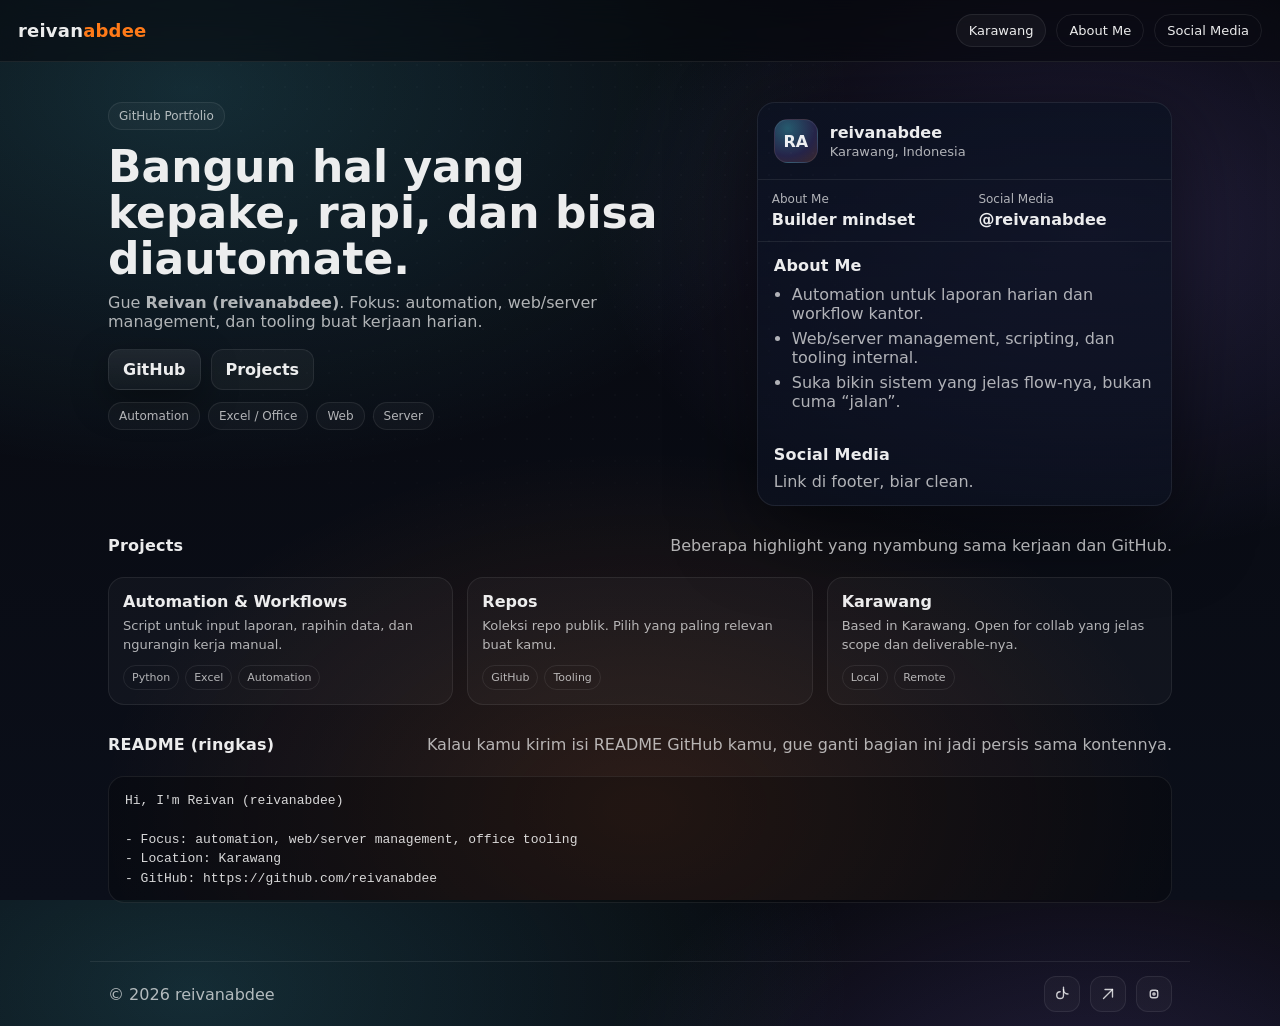
==== index.html @ f6883058 "Add reivanabdee portfolio landing" ====
<!doctype html>
<html lang="id">
<head>
  <meta charset="UTF-8" />
  <meta name="viewport" content="width=device-width, initial-scale=1.0" />
  <title>reivanabdee</title>
  <meta name="description" content="Portfolio and GitHub profile for reivanabdee" />
  <link rel="icon" href="data:," />
  <link rel="stylesheet" href="./assets/css/reivanabdee.css" />
</head>
<body>
  <div class="bg"></div>

  <header class="topbar">
    <a class="brand" href="#top" aria-label="reivanabdee">
      <span class="brand__reivan">reivan</span><span class="brand__abdee">abdee</span>
    </a>

    <div class="topbar__right">
      <a class="pill" href="#karawang" title="Location">Karawang</a>
      <a class="pill pill--ghost" href="#about">About Me</a>
      <a class="pill pill--ghost" href="#social">Social Media</a>
    </div>
  </header>

  <main id="top" class="wrap">
    <section class="hero">
      <div class="hero__left">
        <div class="kicker">GitHub Portfolio</div>
        <h1 class="title">
          Bangun hal yang kepake, rapi, dan bisa diautomate.
        </h1>
        <p class="subtitle">
          Gue <strong>Reivan (reivanabdee)</strong>. Fokus: automation, web/server management, dan tooling buat kerjaan harian.
        </p>

        <div class="cta">
          <a class="btn" href="https://github.com/reivanabdee" target="_blank" rel="noreferrer">GitHub</a>
          <a class="btn btn--soft" href="#projects">Projects</a>
        </div>

        <div class="chips">
          <span class="chip">Automation</span>
          <span class="chip">Excel / Office</span>
          <span class="chip">Web</span>
          <span class="chip">Server</span>
        </div>
      </div>

      <div class="hero__right">
        <div class="card">
          <div class="card__top">
            <div class="avatar" aria-hidden="true">
              <span>RA</span>
            </div>
            <div class="card__meta">
              <div class="card__name">reivanabdee</div>
              <div class="card__desc">Karawang, Indonesia</div>
            </div>
          </div>

          <div class="stats">
            <div class="stat">
              <div class="stat__label">About Me</div>
              <div class="stat__value">Builder mindset</div>
            </div>
            <div class="stat">
              <div class="stat__label">Social Media</div>
              <div class="stat__value">@reivanabdee</div>
            </div>
          </div>

          <div class="card__body" id="about">
            <h2 class="h2">About Me</h2>
            <ul class="list">
              <li>Automation untuk laporan harian dan workflow kantor.</li>
              <li>Web/server management, scripting, dan tooling internal.</li>
              <li>Suka bikin sistem yang jelas flow-nya, bukan cuma “jalan”.</li>
            </ul>
          </div>

          <div class="card__body" id="social">
            <h2 class="h2">Social Media</h2>
            <p class="muted">Link di footer, biar clean.</p>
          </div>
        </div>
      </div>
    </section>

    <section id="projects" class="section">
      <div class="section__head">
        <h2 class="h2">Projects</h2>
        <p class="muted">Beberapa highlight yang nyambung sama kerjaan dan GitHub.</p>
      </div>

      <div class="grid">
        <a class="tile" href="https://github.com/reivanabdee" target="_blank" rel="noreferrer">
          <div class="tile__title">Automation & Workflows</div>
          <div class="tile__desc">Script untuk input laporan, rapihin data, dan ngurangin kerja manual.</div>
          <div class="tile__tags">
            <span class="tag">Python</span><span class="tag">Excel</span><span class="tag">Automation</span>
          </div>
        </a>

        <a class="tile" href="https://github.com/reivanabdee?tab=repositories" target="_blank" rel="noreferrer">
          <div class="tile__title">Repos</div>
          <div class="tile__desc">Koleksi repo publik. Pilih yang paling relevan buat kamu.</div>
          <div class="tile__tags">
            <span class="tag">GitHub</span><span class="tag">Tooling</span>
          </div>
        </a>

        <a class="tile" href="#karawang" id="karawang">
          <div class="tile__title">Karawang</div>
          <div class="tile__desc">Based in Karawang. Open for collab yang jelas scope dan deliverable-nya.</div>
          <div class="tile__tags">
            <span class="tag">Local</span><span class="tag">Remote</span>
          </div>
        </a>
      </div>
    </section>

    <section class="section">
      <div class="section__head">
        <h2 class="h2">README (ringkas)</h2>
        <p class="muted">Kalau kamu kirim isi README GitHub kamu, gue ganti bagian ini jadi persis sama kontennya.</p>
      </div>
      <div class="codebox">
<pre><code>Hi, I'm Reivan (reivanabdee)

- Focus: automation, web/server management, office tooling
- Location: Karawang
- GitHub: https://github.com/reivanabdee
</code></pre>
      </div>
    </section>

  </main>

  <footer class="footer">
    <div class="footer__left">© <span id="y"></span> reivanabdee</div>
    <div class="footer__right">
      <a class="social" href="https://www.tiktok.com/@reivanabdee" target="_blank" rel="noreferrer" aria-label="TikTok">
        <svg viewBox="0 0 24 24" width="18" height="18" fill="none" stroke="currentColor" stroke-width="1.8" stroke-linecap="round" stroke-linejoin="round"><path d="M14 3v10.5a4.5 4.5 0 1 1-4.5-4.5"/><path d="M14 6a6 6 0 0 0 6 6"/></svg>
      </a>
      <a class="social" href="https://twitter.com/reivanabdee" target="_blank" rel="noreferrer" aria-label="Twitter">
        <svg viewBox="0 0 24 24" width="18" height="18" fill="none" stroke="currentColor" stroke-width="1.8" stroke-linecap="round" stroke-linejoin="round"><path d="M18 6 6 18"/><path d="M8 6h10v10"/></svg>
      </a>
      <a class="social" href="https://instagram.com/reivanabdee" target="_blank" rel="noreferrer" aria-label="Instagram">
        <svg viewBox="0 0 24 24" width="18" height="18" fill="none" stroke="currentColor" stroke-width="1.8" stroke-linecap="round" stroke-linejoin="round"><rect x="7" y="7" width="10" height="10" rx="3"/><path d="M16.5 7.5h.01"/><path d="M12 10.5a1.5 1.5 0 1 0 0 3 1.5 1.5 0 0 0 0-3z"/></svg>
      </a>
    </div>
  </footer>

  <script src="./assets/js/reivanabdee.js"></script>
</body>
</html>
---- assets/css/reivanabdee.css ----
/* reivanabdee - portfolio theme inspired by ngodingpakeai.com */

:root{
  --bg0:#07080d;
  --bg1:#0b0f1a;
  --card:#0c1222cc;
  --border:rgba(255,255,255,.08);
  --text:rgba(255,255,255,.92);
  --muted:rgba(255,255,255,.68);
  --accent:#ff7a18; /* abdee orange */
  --cyan:#57e3ff;
  --violet:#9b7bff;
  --shadow: 0 20px 80px rgba(0,0,0,.55);
}

*{box-sizing:border-box}
html,body{height:100%}
body{
  margin:0;
  font-family: ui-sans-serif, system-ui, -apple-system, Segoe UI, Roboto, Helvetica, Arial, "Apple Color Emoji","Segoe UI Emoji";
  color:var(--text);
  background: radial-gradient(1200px 700px at 15% 10%, rgba(87,227,255,.16), transparent 55%),
              radial-gradient(900px 600px at 85% 25%, rgba(155,123,255,.18), transparent 55%),
              radial-gradient(900px 600px at 50% 90%, rgba(255,122,24,.14), transparent 60%),
              linear-gradient(180deg, var(--bg0), var(--bg1));
  overflow-x:hidden;
}

.bg{
  position:fixed; inset:-2px;
  background-image:
    radial-gradient(circle at 1px 1px, rgba(255,255,255,.08) 1px, transparent 0);
  background-size: 22px 22px;
  opacity:.25;
  pointer-events:none;
  mask-image: radial-gradient(600px 600px at 40% 20%, #000 45%, transparent 70%);
}

a{color:inherit; text-decoration:none}

.topbar{
  position:sticky; top:0; z-index:50;
  backdrop-filter: blur(14px);
  -webkit-backdrop-filter: blur(14px);
  background: rgba(7,8,13,.55);
  border-bottom:1px solid var(--border);
  display:flex;
  align-items:center;
  justify-content:space-between;
  padding:14px 18px;
}

.brand{display:flex; gap:0; font-weight:800; letter-spacing:.2px; font-size:18px}
.brand__abdee{color:var(--accent)}

.topbar__right{display:flex; gap:10px; align-items:center}

.pill{
  padding:8px 12px;
  border:1px solid var(--border);
  border-radius:999px;
  background: rgba(255,255,255,.04);
  color:var(--text);
  font-size:13px;
}
.pill:hover{background: rgba(255,255,255,.07)}
.pill--ghost{background:transparent}

.wrap{max-width:1100px; margin:0 auto; padding:34px 18px 40px}

.hero{display:grid; grid-template-columns: 1.2fr .8fr; gap:26px; align-items:start; padding-top:6px}

.kicker{
  display:inline-block;
  font-size:12px;
  padding:6px 10px;
  border:1px solid var(--border);
  border-radius:999px;
  color:var(--muted);
  background: rgba(255,255,255,.03);
}

.title{font-size:44px; line-height:1.05; margin:14px 0 10px}
.subtitle{margin:0 0 18px; color:var(--muted); max-width:58ch}

.cta{display:flex; gap:10px; margin: 18px 0 12px}
.btn{
  padding:10px 14px;
  border-radius:12px;
  border:1px solid var(--border);
  background: linear-gradient(180deg, rgba(255,255,255,.08), rgba(255,255,255,.03));
  box-shadow: 0 12px 36px rgba(0,0,0,.35);
  font-weight:650;
}
.btn:hover{transform: translateY(-1px)}
.btn--soft{background: rgba(255,255,255,.04); box-shadow:none}

.chips{display:flex; flex-wrap:wrap; gap:8px; margin-top:10px}
.chip{font-size:12px; color:var(--muted); border:1px solid var(--border); padding:6px 10px; border-radius:999px; background: rgba(255,255,255,.03)}

.card{
  border:1px solid var(--border);
  border-radius:18px;
  background: linear-gradient(180deg, rgba(12,18,34,.88), rgba(12,18,34,.62));
  box-shadow: var(--shadow);
  overflow:hidden;
}

.card__top{display:flex; gap:12px; align-items:center; padding:16px}
.avatar{
  width:44px; height:44px; border-radius:14px;
  display:grid; place-items:center;
  background: radial-gradient(120% 120% at 30% 20%, rgba(87,227,255,.35), rgba(155,123,255,.18) 55%, rgba(255,122,24,.22));
  border:1px solid var(--border);
  font-weight:850;
}
.card__name{font-weight:800}
.card__desc{font-size:13px; color:var(--muted); margin-top:2px}

.stats{display:grid; grid-template-columns:1fr 1fr; border-top:1px solid var(--border); border-bottom:1px solid var(--border)}
.stat{padding:12px 14px}
.stat__label{font-size:12px; color:var(--muted)}
.stat__value{margin-top:4px; font-weight:750}

.card__body{padding:14px 16px}
.h2{margin:0 0 8px; font-size:16px; letter-spacing:.2px}
.muted{color:var(--muted); margin:0}

.list{margin:10px 0 0; padding-left:18px; color:var(--muted)}
.list li{margin:6px 0}

.section{margin-top:30px}
.section__head{display:flex; justify-content:space-between; align-items:baseline; gap:12px; margin-bottom:14px}

.grid{display:grid; grid-template-columns: repeat(3, 1fr); gap:14px}
.tile{
  display:block;
  border:1px solid var(--border);
  border-radius:16px;
  background: rgba(255,255,255,.03);
  padding:14px;
  transition: transform .12s ease, background .12s ease;
}
.tile:hover{transform: translateY(-2px); background: rgba(255,255,255,.05)}
.tile__title{font-weight:800; margin-bottom:6px}
.tile__desc{color:var(--muted); font-size:13px; line-height:1.45; margin-bottom:10px}
.tile__tags{display:flex; flex-wrap:wrap; gap:6px}
.tag{font-size:11px; padding:5px 8px; border-radius:999px; border:1px solid var(--border); color:var(--muted)}

.codebox{
  border:1px solid var(--border);
  border-radius:16px;
  background: rgba(0,0,0,.25);
  overflow:auto;
}
pre{margin:0; padding:14px 16px; color: rgba(255,255,255,.84); font-size:13px; line-height:1.5}

.footer{
  max-width:1100px;
  margin: 18px auto 26px;
  padding: 14px 18px;
  border-top:1px solid var(--border);
  display:flex; align-items:center; justify-content:space-between;
  color:var(--muted);
}
.footer__right{display:flex; gap:10px}
.social{
  width:36px; height:36px;
  display:grid; place-items:center;
  border:1px solid var(--border);
  border-radius:12px;
  background: rgba(255,255,255,.03);
  color: rgba(255,255,255,.78);
}
.social:hover{background: rgba(255,255,255,.06); color: var(--text)}

@media (max-width: 920px){
  .hero{grid-template-columns:1fr;}
  .title{font-size:36px}
  .grid{grid-template-columns:1fr}
  .section__head{flex-direction:column; align-items:flex-start}
}
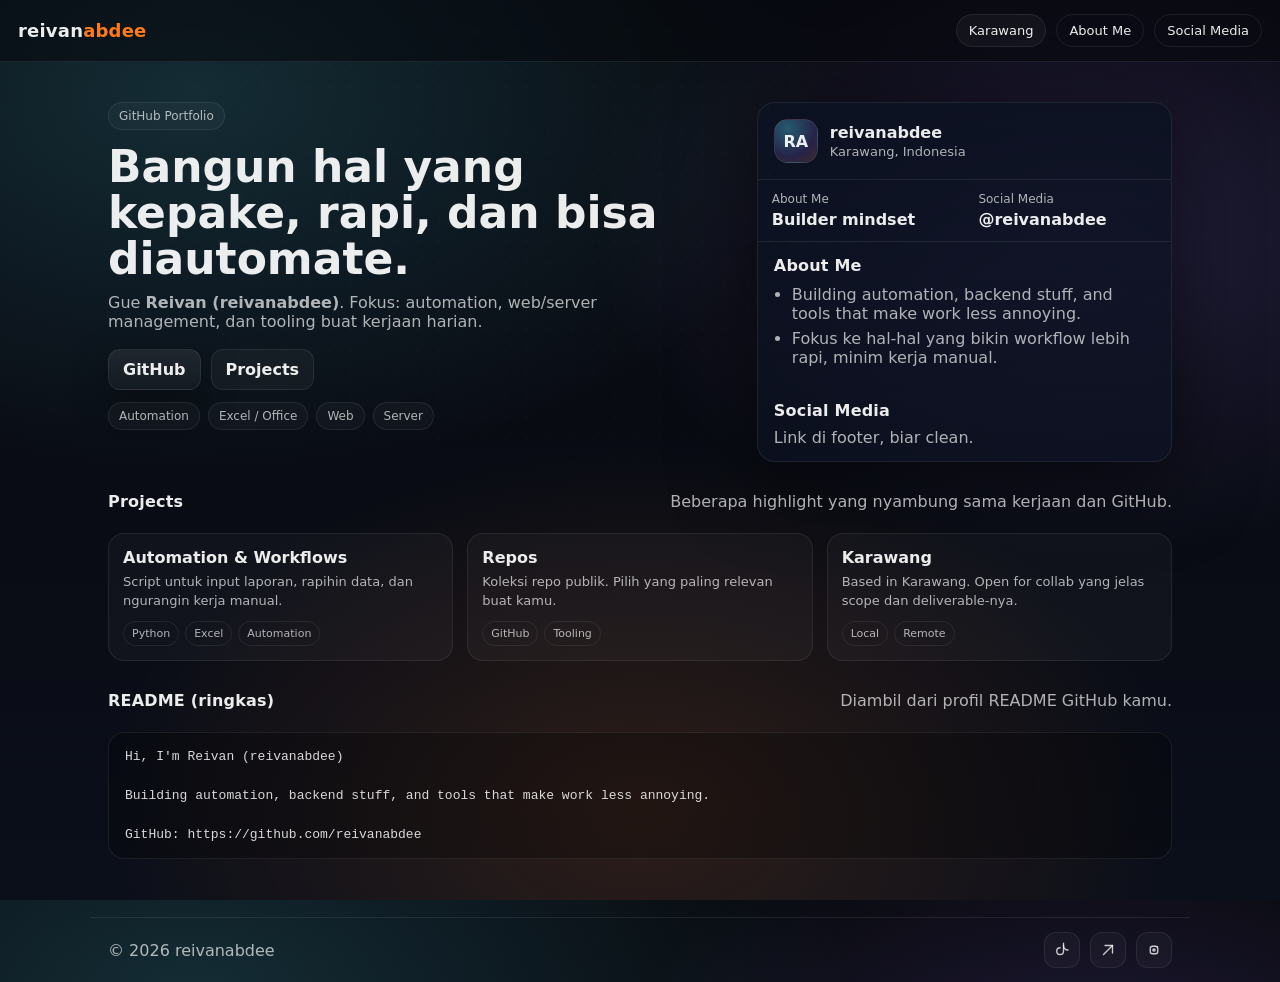
==== commit d0e0ef92: "Update content from GitHub profile README" ====
--- a/index.html
+++ b/index.html
@@ -73,9 +73,8 @@
           <div class="card__body" id="about">
             <h2 class="h2">About Me</h2>
             <ul class="list">
-              <li>Automation untuk laporan harian dan workflow kantor.</li>
-              <li>Web/server management, scripting, dan tooling internal.</li>
-              <li>Suka bikin sistem yang jelas flow-nya, bukan cuma “jalan”.</li>
+              <li>Building automation, backend stuff, and tools that make work less annoying.</li>
+              <li>Fokus ke hal-hal yang bikin workflow lebih rapi, minim kerja manual.</li>
             </ul>
           </div>
 
@@ -123,14 +122,14 @@
     <section class="section">
       <div class="section__head">
         <h2 class="h2">README (ringkas)</h2>
-        <p class="muted">Kalau kamu kirim isi README GitHub kamu, gue ganti bagian ini jadi persis sama kontennya.</p>
+        <p class="muted">Diambil dari profil README GitHub kamu.</p>
       </div>
       <div class="codebox">
 <pre><code>Hi, I'm Reivan (reivanabdee)
 
-- Focus: automation, web/server management, office tooling
-- Location: Karawang
-- GitHub: https://github.com/reivanabdee
+Building automation, backend stuff, and tools that make work less annoying.
+
+GitHub: https://github.com/reivanabdee
 </code></pre>
       </div>
     </section>
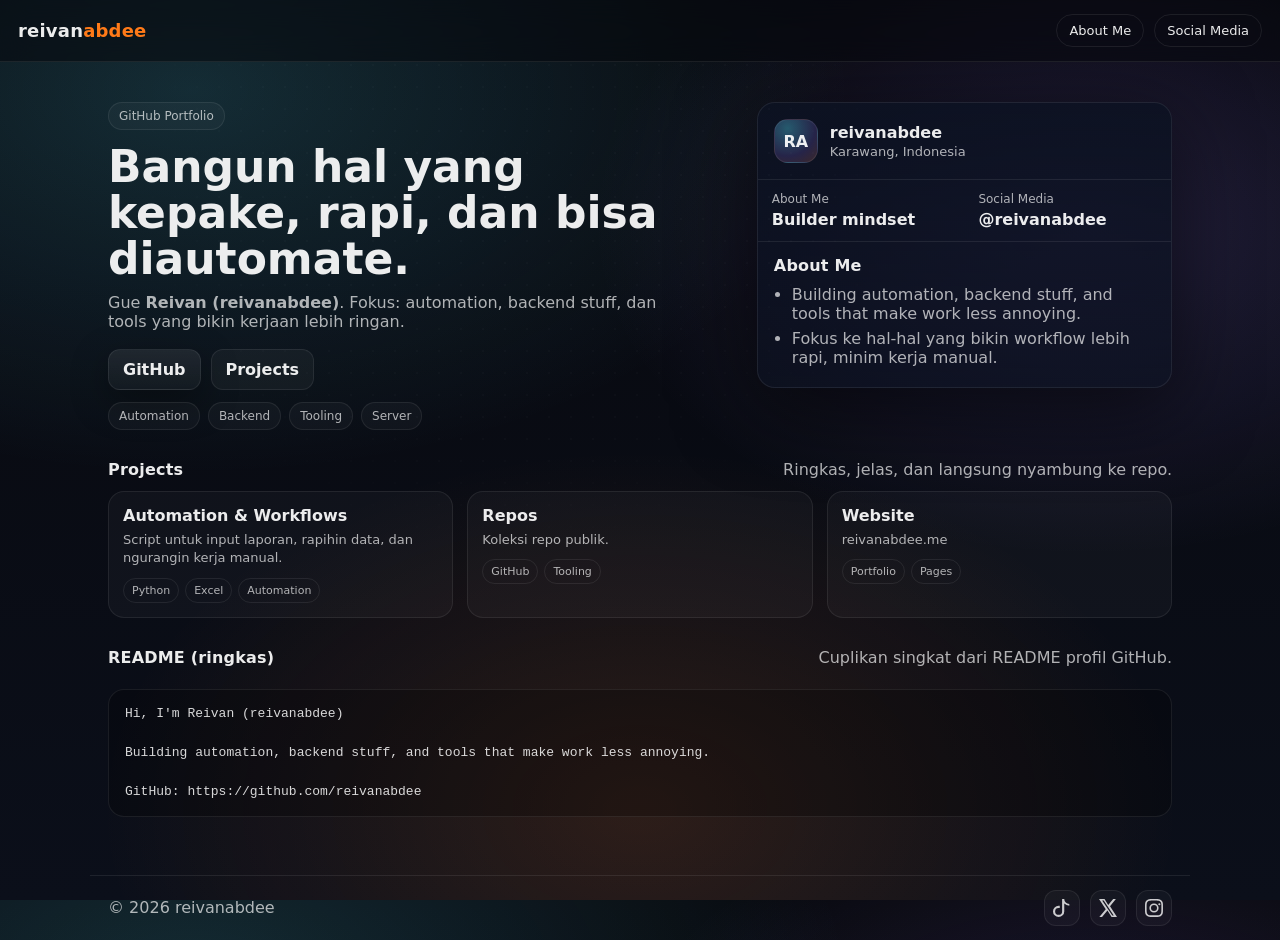
==== commit 9790ab35: "Make portfolio the site root (backup previous root)" ====
--- a/index.html
+++ b/index.html
@@ -17,7 +17,6 @@
     </a>
 
     <div class="topbar__right">
-      <a class="pill" href="#karawang" title="Location">Karawang</a>
       <a class="pill pill--ghost" href="#about">About Me</a>
       <a class="pill pill--ghost" href="#social">Social Media</a>
     </div>
@@ -31,7 +30,7 @@
           Bangun hal yang kepake, rapi, dan bisa diautomate.
         </h1>
         <p class="subtitle">
-          Gue <strong>Reivan (reivanabdee)</strong>. Fokus: automation, web/server management, dan tooling buat kerjaan harian.
+          Gue <strong>Reivan (reivanabdee)</strong>. Fokus: automation, backend stuff, dan tools yang bikin kerjaan lebih ringan.
         </p>
 
         <div class="cta">
@@ -41,8 +40,8 @@
 
         <div class="chips">
           <span class="chip">Automation</span>
-          <span class="chip">Excel / Office</span>
-          <span class="chip">Web</span>
+          <span class="chip">Backend</span>
+          <span class="chip">Tooling</span>
           <span class="chip">Server</span>
         </div>
       </div>
@@ -78,10 +77,6 @@
             </ul>
           </div>
 
-          <div class="card__body" id="social">
-            <h2 class="h2">Social Media</h2>
-            <p class="muted">Link di footer, biar clean.</p>
-          </div>
         </div>
       </div>
     </section>
@@ -89,7 +84,7 @@
     <section id="projects" class="section">
       <div class="section__head">
         <h2 class="h2">Projects</h2>
-        <p class="muted">Beberapa highlight yang nyambung sama kerjaan dan GitHub.</p>
+        <p class="muted">Ringkas, jelas, dan langsung nyambung ke repo.</p>
       </div>
 
       <div class="grid">
@@ -103,17 +98,17 @@
 
         <a class="tile" href="https://github.com/reivanabdee?tab=repositories" target="_blank" rel="noreferrer">
           <div class="tile__title">Repos</div>
-          <div class="tile__desc">Koleksi repo publik. Pilih yang paling relevan buat kamu.</div>
+          <div class="tile__desc">Koleksi repo publik.</div>
           <div class="tile__tags">
             <span class="tag">GitHub</span><span class="tag">Tooling</span>
           </div>
         </a>
 
-        <a class="tile" href="#karawang" id="karawang">
-          <div class="tile__title">Karawang</div>
-          <div class="tile__desc">Based in Karawang. Open for collab yang jelas scope dan deliverable-nya.</div>
+        <a class="tile" href="https://reivanabdee.me" target="_blank" rel="noreferrer">
+          <div class="tile__title">Website</div>
+          <div class="tile__desc">reivanabdee.me</div>
           <div class="tile__tags">
-            <span class="tag">Local</span><span class="tag">Remote</span>
+            <span class="tag">Portfolio</span><span class="tag">Pages</span>
           </div>
         </a>
       </div>
@@ -122,7 +117,7 @@
     <section class="section">
       <div class="section__head">
         <h2 class="h2">README (ringkas)</h2>
-        <p class="muted">Diambil dari profil README GitHub kamu.</p>
+        <p class="muted">Cuplikan singkat dari README profil GitHub.</p>
       </div>
       <div class="codebox">
 <pre><code>Hi, I'm Reivan (reivanabdee)
@@ -140,13 +135,24 @@
     <div class="footer__left">© <span id="y"></span> reivanabdee</div>
     <div class="footer__right">
       <a class="social" href="https://www.tiktok.com/@reivanabdee" target="_blank" rel="noreferrer" aria-label="TikTok">
-        <svg viewBox="0 0 24 24" width="18" height="18" fill="none" stroke="currentColor" stroke-width="1.8" stroke-linecap="round" stroke-linejoin="round"><path d="M14 3v10.5a4.5 4.5 0 1 1-4.5-4.5"/><path d="M14 6a6 6 0 0 0 6 6"/></svg>
+        <!-- Bootstrap icon: tiktok -->
+        <svg xmlns="http://www.w3.org/2000/svg" width="18" height="18" fill="currentColor" viewBox="0 0 16 16" aria-hidden="true">
+          <path d="M9 0h1a4.5 4.5 0 0 0 4.5 4.5V6A6.5 6.5 0 0 1 10 4.1V11a5 5 0 1 1-5-5h1v1.9H5a3.1 3.1 0 1 0 3.1 3.1V0Z"/>
+        </svg>
       </a>
       <a class="social" href="https://twitter.com/reivanabdee" target="_blank" rel="noreferrer" aria-label="Twitter">
-        <svg viewBox="0 0 24 24" width="18" height="18" fill="none" stroke="currentColor" stroke-width="1.8" stroke-linecap="round" stroke-linejoin="round"><path d="M18 6 6 18"/><path d="M8 6h10v10"/></svg>
+        <!-- Bootstrap icon: twitter-x -->
+        <svg xmlns="http://www.w3.org/2000/svg" width="18" height="18" fill="currentColor" viewBox="0 0 16 16" aria-hidden="true">
+          <path d="M12.6 0h2.4L9.8 6.4 16 16h-4.8L7.5 10.2 2.7 16H.3l5.7-6.9L0 0h4.9l3.3 5.3L12.6 0Zm-.8 14.6h1.3L4.2 1.3H2.8l9 13.3Z"/>
+        </svg>
       </a>
       <a class="social" href="https://instagram.com/reivanabdee" target="_blank" rel="noreferrer" aria-label="Instagram">
-        <svg viewBox="0 0 24 24" width="18" height="18" fill="none" stroke="currentColor" stroke-width="1.8" stroke-linecap="round" stroke-linejoin="round"><rect x="7" y="7" width="10" height="10" rx="3"/><path d="M16.5 7.5h.01"/><path d="M12 10.5a1.5 1.5 0 1 0 0 3 1.5 1.5 0 0 0 0-3z"/></svg>
+        <!-- Bootstrap icon: instagram -->
+        <svg xmlns="http://www.w3.org/2000/svg" width="18" height="18" fill="currentColor" viewBox="0 0 16 16" aria-hidden="true">
+          <path d="M8 0C5.829 0 5.555.01 4.703.048c-.85.039-1.432.174-1.943.372A3.9 3.9 0 0 0 1.37 1.37c-.449.449-.753.99-.95 1.39-.198.51-.333 1.092-.372 1.943C.01 5.555 0 5.829 0 8c0 2.171.01 2.445.048 3.297.039.851.174 1.432.372 1.943.197.4.501.941.95 1.39a3.9 3.9 0 0 0 1.39.95c.51.198 1.092.333 1.943.372C5.555 15.99 5.829 16 8 16c2.171 0 2.445-.01 3.297-.048.851-.039 1.432-.174 1.943-.372.4-.197.941-.501 1.39-.95a3.9 3.9 0 0 0 .95-1.39c.198-.51.333-1.092.372-1.943C15.99 10.445 16 10.171 16 8c0-2.171-.01-2.445-.048-3.297-.039-.851-.174-1.432-.372-1.943a3.9 3.9 0 0 0-.95-1.39 3.9 3.9 0 0 0-1.39-.95c-.51-.198-1.092-.333-1.943-.372C10.445.01 10.171 0 8 0Zm0 1.44c2.134 0 2.385.008 3.228.047.78.036 1.203.166 1.485.275.373.145.64.318.92.598.28.28.453.547.598.92.11.282.239.705.275 1.485.039.843.047 1.094.047 3.228s-.008 2.385-.047 3.228c-.036.78-.166 1.203-.275 1.485a2.46 2.46 0 0 1-.598.92 2.46 2.46 0 0 1-.92.598c-.282.11-.705.239-1.485.275-.843.039-1.094.047-3.228.047s-2.385-.008-3.228-.047c-.78-.036-1.203-.166-1.485-.275a2.46 2.46 0 0 1-.92-.598 2.46 2.46 0 0 1-.598-.92c-.11-.282-.239-.705-.275-1.485C1.448 10.385 1.44 10.134 1.44 8s.008-2.385.047-3.228c.036-.78.166-1.203.275-1.485.145-.373.318-.64.598-.92.28-.28.547-.453.92-.598.282-.11.705-.239 1.485-.275C5.615 1.448 5.866 1.44 8 1.44Z"/>
+          <path d="M8 3.9A4.1 4.1 0 1 0 8 12.1 4.1 4.1 0 0 0 8 3.9Zm0 6.76A2.66 2.66 0 1 1 8 5.34a2.66 2.66 0 0 1 0 5.32Z"/>
+          <path d="M12.77 3.68a.96.96 0 1 0 0 1.92.96.96 0 0 0 0-1.92Z"/>
+        </svg>
       </a>
     </div>
   </footer>
--- a/assets/css/reivanabdee.css
+++ b/assets/css/reivanabdee.css
@@ -132,7 +132,7 @@
 .section{margin-top:30px}
 .section__head{display:flex; justify-content:space-between; align-items:baseline; gap:12px; margin-bottom:14px}
 
-.grid{display:grid; grid-template-columns: repeat(3, 1fr); gap:14px}
+.grid{display:grid; grid-template-columns: repeat(3, 1fr); gap:14px; margin-top:-10px}
 .tile{
   display:block;
   border:1px solid var(--border);
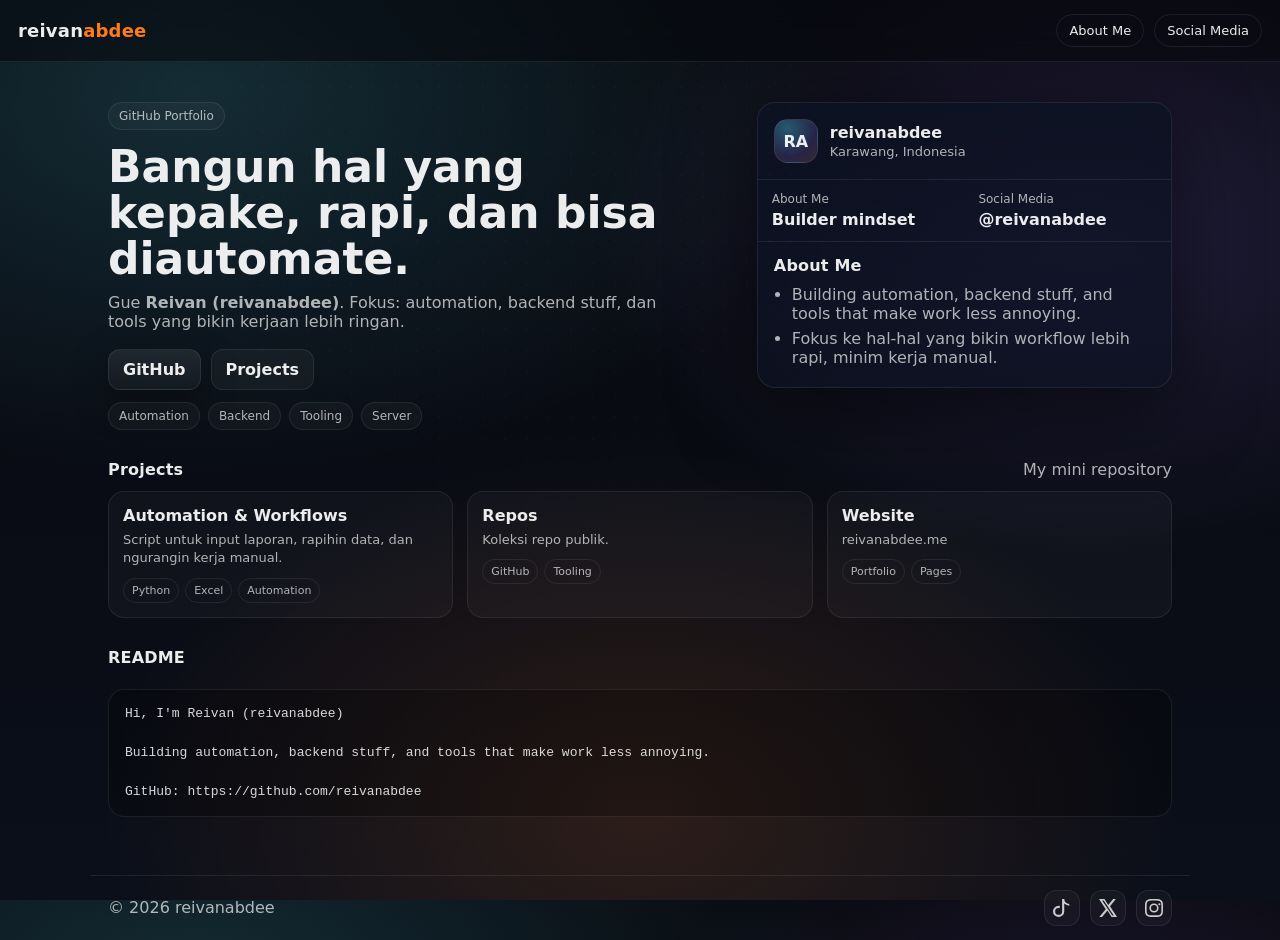
==== commit 9778ad50: "Modify project description and README header Updated project description and README section header." ====
--- a/index.html
+++ b/index.html
@@ -84,7 +84,7 @@
     <section id="projects" class="section">
       <div class="section__head">
         <h2 class="h2">Projects</h2>
-        <p class="muted">Ringkas, jelas, dan langsung nyambung ke repo.</p>
+        <p class="muted">My mini repository</p>
       </div>
 
       <div class="grid">
@@ -116,8 +116,8 @@
 
     <section class="section">
       <div class="section__head">
-        <h2 class="h2">README (ringkas)</h2>
-        <p class="muted">Cuplikan singkat dari README profil GitHub.</p>
+        <h2 class="h2">README</h2>
+        <!-- <p class="muted"></p> -->
       </div>
       <div class="codebox">
 <pre><code>Hi, I'm Reivan (reivanabdee)
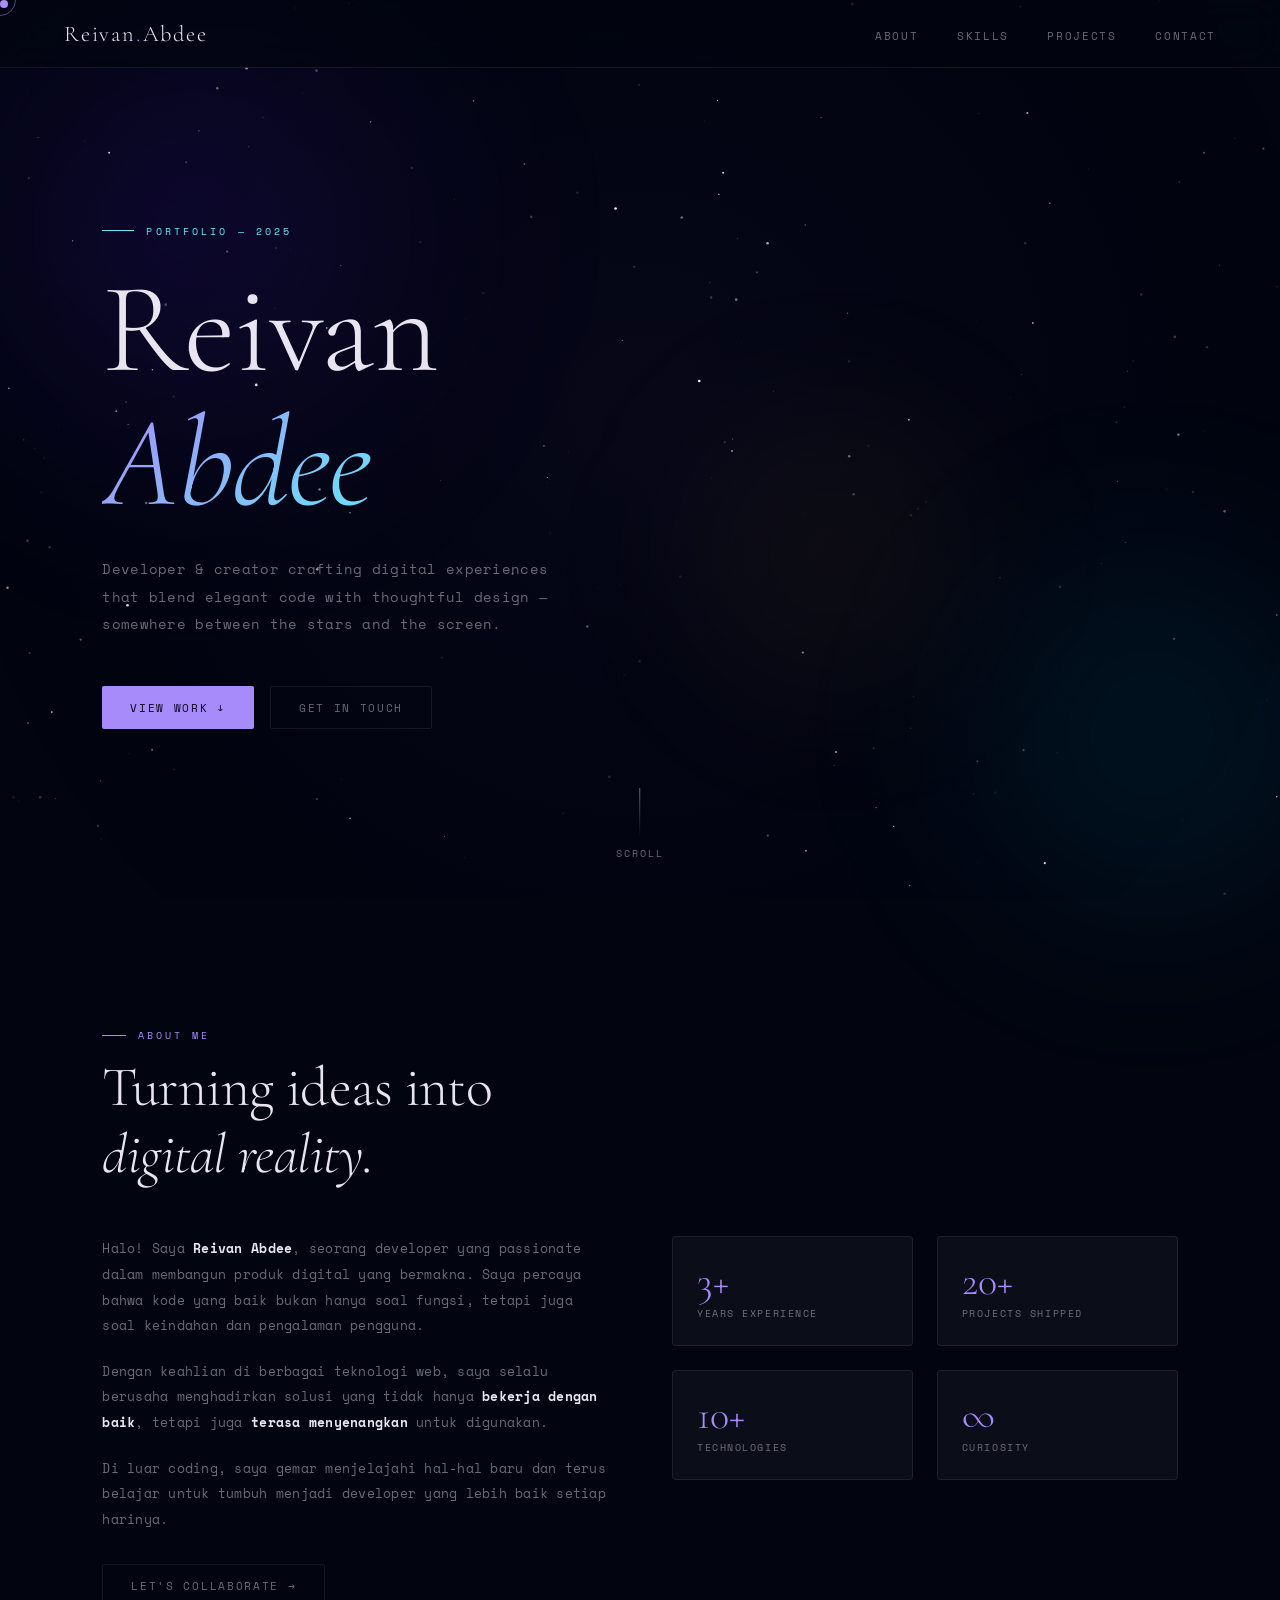
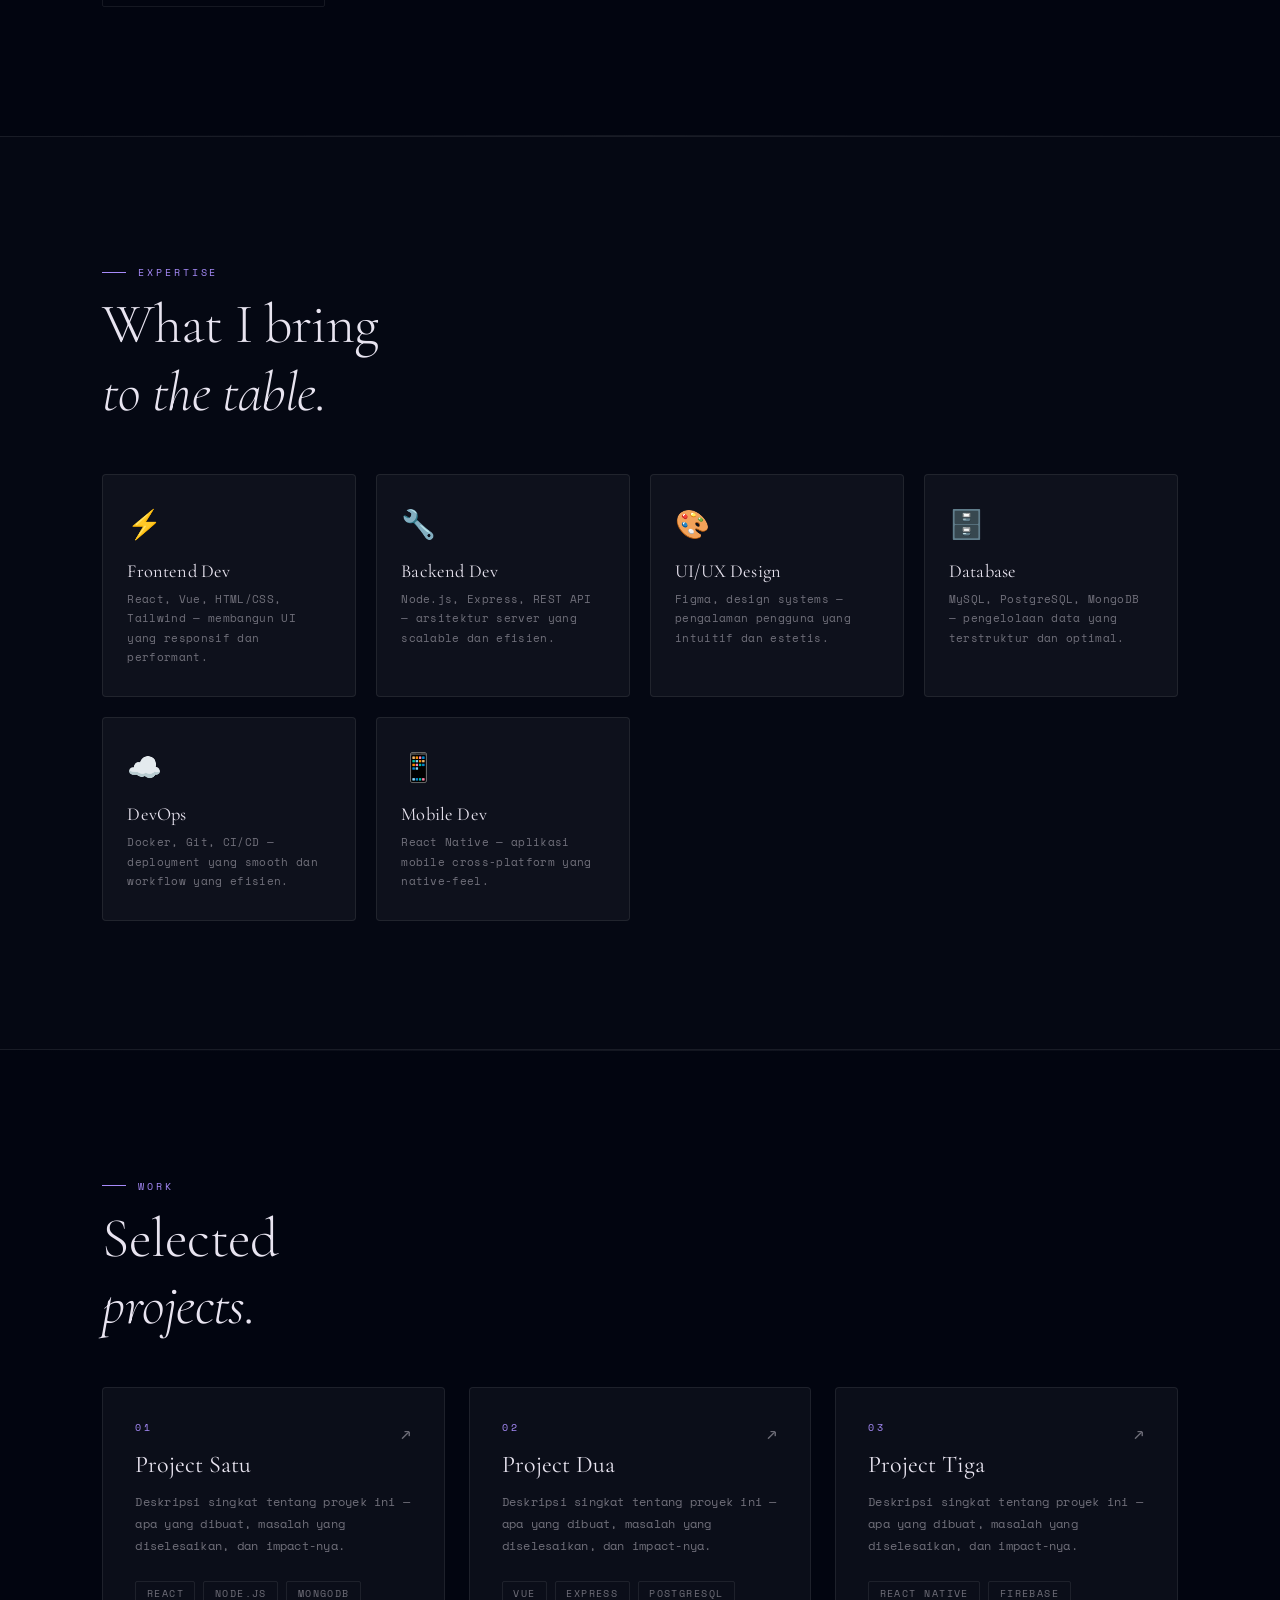
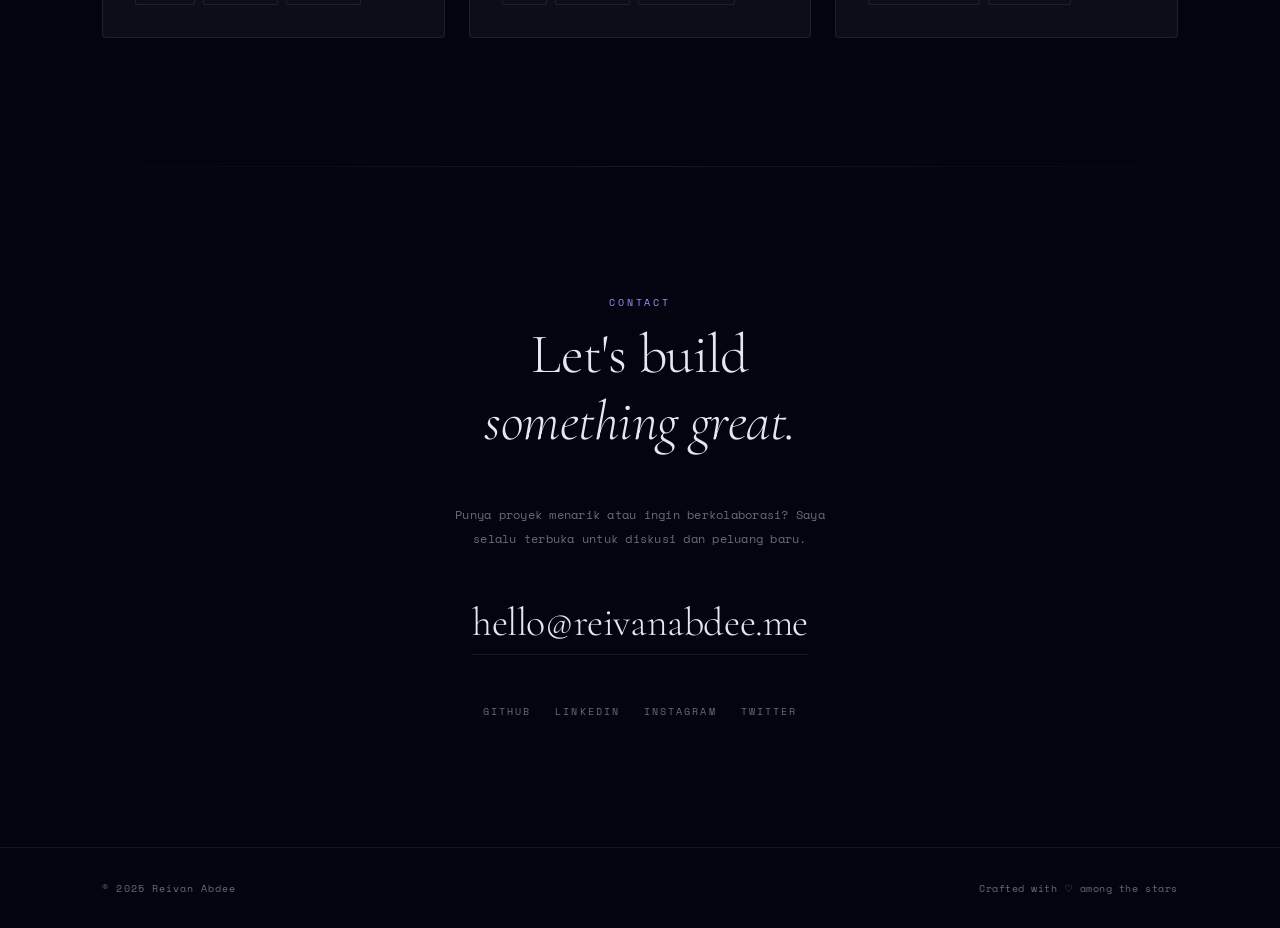
==== commit 37247a89: "Update print statement from 'Hello' to 'Goodbye'" ====
--- a/index.html
+++ b/index.html
@@ -1,162 +1,1003 @@
-<!doctype html>
+<!DOCTYPE html>
 <html lang="id">
 <head>
   <meta charset="UTF-8" />
   <meta name="viewport" content="width=device-width, initial-scale=1.0" />
-  <title>reivanabdee</title>
-  <meta name="description" content="Portfolio and GitHub profile for reivanabdee" />
-  <link rel="icon" href="data:," />
-  <link rel="stylesheet" href="./assets/css/reivanabdee.css" />
+  <title>Reivan Abdee — Portfolio</title>
+  <link rel="preconnect" href="https://fonts.googleapis.com" />
+  <link rel="preconnect" href="https://fonts.gstatic.com" crossorigin />
+  <link href="https://fonts.googleapis.com/css2?family=Cormorant+Garamond:ital,wght@0,300;0,400;0,600;1,300;1,400&family=Space+Mono:wght@400;700&display=swap" rel="stylesheet" />
+
+  <style>
+    *, *::before, *::after { box-sizing: border-box; margin: 0; padding: 0; }
+
+    :root {
+      --bg:        #020510;
+      --surface:   rgba(255,255,255,0.04);
+      --border:    rgba(255,255,255,0.08);
+      --text:      #e8e4f0;
+      --muted:     rgba(232,228,240,0.45);
+      --accent:    #a78bfa;
+      --accent2:   #67e8f9;
+      --gold:      #fbbf24;
+      --glow:      rgba(167,139,250,0.25);
+    }
+
+    html { scroll-behavior: smooth; }
+
+    body {
+      font-family: 'Space Mono', monospace;
+      background: var(--bg);
+      color: var(--text);
+      min-height: 100vh;
+      overflow-x: hidden;
+    }
+
+    /* ───── GALAXY CANVAS ───── */
+    #galaxy {
+      position: fixed;
+      inset: 0;
+      z-index: 0;
+      pointer-events: none;
+    }
+
+    /* ───── NEBULA LAYERS ───── */
+    .nebula {
+      position: fixed;
+      border-radius: 50%;
+      filter: blur(80px);
+      pointer-events: none;
+      z-index: 0;
+    }
+    .nebula-1 {
+      width: clamp(300px, 50vw, 700px);
+      height: clamp(300px, 50vw, 700px);
+      background: radial-gradient(circle, rgba(88,28,220,0.18) 0%, transparent 70%);
+      top: -10%; left: -10%;
+      animation: nebulaDrift 25s ease-in-out infinite alternate;
+    }
+    .nebula-2 {
+      width: clamp(200px, 40vw, 600px);
+      height: clamp(200px, 40vw, 600px);
+      background: radial-gradient(circle, rgba(6,182,212,0.12) 0%, transparent 70%);
+      bottom: -10%; right: -10%;
+      animation: nebulaDrift 30s ease-in-out infinite alternate-reverse;
+    }
+    .nebula-3 {
+      width: clamp(150px, 30vw, 400px);
+      height: clamp(150px, 30vw, 400px);
+      background: radial-gradient(circle, rgba(251,191,36,0.08) 0%, transparent 70%);
+      top: 40%; left: 50%;
+      animation: nebulaDrift 20s ease-in-out infinite alternate;
+    }
+    @keyframes nebulaDrift {
+      0%   { transform: translate(0, 0) scale(1); }
+      100% { transform: translate(40px, 30px) scale(1.15); }
+    }
+
+    /* ───── LAYOUT ───── */
+    .wrap { position: relative; z-index: 1; }
+
+    /* ───── NAV ───── */
+    nav {
+      position: fixed;
+      top: 0; left: 0; right: 0;
+      z-index: 100;
+      display: flex;
+      justify-content: space-between;
+      align-items: center;
+      padding: 1.25rem clamp(1.5rem, 5vw, 4rem);
+      background: rgba(2,5,16,0.6);
+      backdrop-filter: blur(16px);
+      border-bottom: 1px solid var(--border);
+    }
+    .nav-logo {
+      font-family: 'Cormorant Garamond', serif;
+      font-size: clamp(1.1rem, 2.5vw, 1.4rem);
+      font-weight: 300;
+      letter-spacing: 0.08em;
+      color: var(--text);
+      text-decoration: none;
+    }
+    .nav-logo span { color: var(--accent); }
+    .nav-links {
+      display: flex;
+      gap: clamp(1rem, 3vw, 2.5rem);
+      list-style: none;
+    }
+    .nav-links a {
+      font-size: 0.7rem;
+      letter-spacing: 0.15em;
+      text-transform: uppercase;
+      color: var(--muted);
+      text-decoration: none;
+      transition: color 0.3s;
+      position: relative;
+    }
+    .nav-links a::after {
+      content: '';
+      position: absolute;
+      bottom: -3px; left: 0;
+      width: 0; height: 1px;
+      background: var(--accent);
+      transition: width 0.3s;
+    }
+    .nav-links a:hover { color: var(--text); }
+    .nav-links a:hover::after { width: 100%; }
+
+    /* ───── HERO ───── */
+    #hero {
+      min-height: 100vh;
+      display: flex;
+      flex-direction: column;
+      justify-content: center;
+      align-items: flex-start;
+      padding: clamp(5rem, 10vw, 8rem) clamp(1.5rem, 8vw, 8rem) clamp(3rem, 6vw, 5rem);
+    }
+    .hero-tag {
+      font-size: 0.65rem;
+      letter-spacing: 0.3em;
+      text-transform: uppercase;
+      color: var(--accent2);
+      margin-bottom: 1.5rem;
+      display: flex;
+      align-items: center;
+      gap: 0.75rem;
+      opacity: 0;
+      animation: fadeUp 0.8s 0.3s forwards;
+    }
+    .hero-tag::before {
+      content: '';
+      width: 32px; height: 1px;
+      background: var(--accent2);
+    }
+    .hero-name {
+      font-family: 'Cormorant Garamond', serif;
+      font-size: clamp(3rem, 10vw, 8rem);
+      font-weight: 300;
+      line-height: 1.05;
+      letter-spacing: -0.01em;
+      margin-bottom: 1.5rem;
+      opacity: 0;
+      animation: fadeUp 0.8s 0.5s forwards;
+    }
+    .hero-name em {
+      font-style: italic;
+      background: linear-gradient(135deg, var(--accent) 0%, var(--accent2) 100%);
+      -webkit-background-clip: text;
+      -webkit-text-fill-color: transparent;
+      background-clip: text;
+    }
+    .hero-sub {
+      font-size: clamp(0.75rem, 1.5vw, 0.9rem);
+      color: var(--muted);
+      max-width: 480px;
+      line-height: 1.9;
+      letter-spacing: 0.02em;
+      margin-bottom: 3rem;
+      opacity: 0;
+      animation: fadeUp 0.8s 0.7s forwards;
+    }
+    .hero-cta {
+      display: flex;
+      gap: 1rem;
+      flex-wrap: wrap;
+      opacity: 0;
+      animation: fadeUp 0.8s 0.9s forwards;
+    }
+    .btn {
+      display: inline-flex;
+      align-items: center;
+      gap: 0.5rem;
+      padding: 0.75rem 1.75rem;
+      border-radius: 2px;
+      font-family: 'Space Mono', monospace;
+      font-size: 0.7rem;
+      letter-spacing: 0.15em;
+      text-transform: uppercase;
+      text-decoration: none;
+      transition: all 0.3s;
+      cursor: pointer;
+      border: none;
+    }
+    .btn-primary {
+      background: var(--accent);
+      color: #0a0520;
+    }
+    .btn-primary:hover {
+      background: #c4b5fd;
+      transform: translateY(-2px);
+      box-shadow: 0 8px 30px var(--glow);
+    }
+    .btn-outline {
+      background: transparent;
+      border: 1px solid var(--border);
+      color: var(--muted);
+    }
+    .btn-outline:hover {
+      border-color: var(--accent);
+      color: var(--accent);
+      transform: translateY(-2px);
+    }
+
+    /* ───── SCROLL INDICATOR ───── */
+    .scroll-hint {
+      position: absolute;
+      bottom: 2.5rem;
+      left: 50%;
+      transform: translateX(-50%);
+      display: flex;
+      flex-direction: column;
+      align-items: center;
+      gap: 0.5rem;
+      opacity: 0;
+      animation: fadeIn 1s 1.5s forwards;
+    }
+    .scroll-hint span {
+      font-size: 0.6rem;
+      letter-spacing: 0.2em;
+      text-transform: uppercase;
+      color: var(--muted);
+    }
+    .scroll-line {
+      width: 1px;
+      height: 50px;
+      background: linear-gradient(to bottom, var(--muted), transparent);
+      animation: scrollPulse 2s ease-in-out infinite;
+    }
+    @keyframes scrollPulse {
+      0%,100% { opacity: 0.3; transform: scaleY(1); }
+      50%      { opacity: 1;   transform: scaleY(0.6) translateY(10px); }
+    }
+
+    /* ───── SECTIONS ───── */
+    section {
+      padding: clamp(4rem, 10vw, 8rem) clamp(1.5rem, 8vw, 8rem);
+    }
+    .section-label {
+      font-size: 0.6rem;
+      letter-spacing: 0.3em;
+      text-transform: uppercase;
+      color: var(--accent);
+      margin-bottom: 0.75rem;
+      display: flex;
+      align-items: center;
+      gap: 0.75rem;
+    }
+    .section-label::before {
+      content: '';
+      width: 24px; height: 1px;
+      background: var(--accent);
+    }
+    .section-title {
+      font-family: 'Cormorant Garamond', serif;
+      font-size: clamp(2rem, 5vw, 3.5rem);
+      font-weight: 300;
+      line-height: 1.2;
+      margin-bottom: 3rem;
+      letter-spacing: -0.01em;
+    }
+
+    /* ───── ABOUT ───── */
+    #about .about-grid {
+      display: grid;
+      grid-template-columns: 1fr 1fr;
+      gap: clamp(2rem, 5vw, 5rem);
+      align-items: start;
+    }
+    @media (max-width: 700px) {
+      #about .about-grid { grid-template-columns: 1fr; }
+    }
+    .about-text p {
+      color: var(--muted);
+      line-height: 2;
+      font-size: 0.8rem;
+      letter-spacing: 0.02em;
+      margin-bottom: 1.25rem;
+    }
+    .about-text p strong { color: var(--text); font-weight: 700; }
+    .stat-grid {
+      display: grid;
+      grid-template-columns: 1fr 1fr;
+      gap: 1.5rem;
+    }
+    .stat-card {
+      padding: 1.5rem;
+      background: var(--surface);
+      border: 1px solid var(--border);
+      border-radius: 4px;
+      transition: border-color 0.3s, transform 0.3s;
+    }
+    .stat-card:hover {
+      border-color: var(--accent);
+      transform: translateY(-4px);
+    }
+    .stat-num {
+      font-family: 'Cormorant Garamond', serif;
+      font-size: 2.5rem;
+      font-weight: 300;
+      color: var(--accent);
+      line-height: 1;
+      margin-bottom: 0.25rem;
+    }
+    .stat-label {
+      font-size: 0.65rem;
+      letter-spacing: 0.15em;
+      text-transform: uppercase;
+      color: var(--muted);
+    }
+
+    /* ───── SKILLS ───── */
+    #skills {
+      background: rgba(255,255,255,0.015);
+      border-top: 1px solid var(--border);
+      border-bottom: 1px solid var(--border);
+    }
+    .skills-grid {
+      display: grid;
+      grid-template-columns: repeat(auto-fit, minmax(min(100%, 220px), 1fr));
+      gap: 1.25rem;
+    }
+    .skill-card {
+      padding: 1.75rem 1.5rem;
+      background: var(--surface);
+      border: 1px solid var(--border);
+      border-radius: 4px;
+      position: relative;
+      overflow: hidden;
+      transition: all 0.3s;
+    }
+    .skill-card::before {
+      content: '';
+      position: absolute;
+      top: 0; left: 0; right: 0;
+      height: 2px;
+      background: linear-gradient(90deg, var(--accent), var(--accent2));
+      transform: scaleX(0);
+      transform-origin: left;
+      transition: transform 0.4s;
+    }
+    .skill-card:hover::before { transform: scaleX(1); }
+    .skill-card:hover {
+      border-color: rgba(167,139,250,0.3);
+      transform: translateY(-4px);
+      box-shadow: 0 12px 40px rgba(0,0,0,0.4);
+    }
+    .skill-icon {
+      font-size: 1.75rem;
+      margin-bottom: 1rem;
+      display: block;
+    }
+    .skill-name {
+      font-family: 'Cormorant Garamond', serif;
+      font-size: 1.15rem;
+      font-weight: 400;
+      margin-bottom: 0.5rem;
+      letter-spacing: 0.01em;
+    }
+    .skill-desc {
+      font-size: 0.68rem;
+      color: var(--muted);
+      line-height: 1.8;
+      letter-spacing: 0.03em;
+    }
+
+    /* ───── PROJECTS ───── */
+    .projects-grid {
+      display: grid;
+      grid-template-columns: repeat(auto-fit, minmax(min(100%, 300px), 1fr));
+      gap: 1.5rem;
+    }
+    .project-card {
+      padding: 2rem;
+      background: var(--surface);
+      border: 1px solid var(--border);
+      border-radius: 4px;
+      position: relative;
+      overflow: hidden;
+      transition: all 0.3s;
+      cursor: pointer;
+      text-decoration: none;
+      color: inherit;
+      display: block;
+    }
+    .project-card .glow-bg {
+      position: absolute;
+      inset: 0;
+      background: radial-gradient(ellipse at 50% 0%, rgba(167,139,250,0.1) 0%, transparent 70%);
+      opacity: 0;
+      transition: opacity 0.4s;
+    }
+    .project-card:hover .glow-bg { opacity: 1; }
+    .project-card:hover {
+      border-color: rgba(167,139,250,0.35);
+      transform: translateY(-5px);
+      box-shadow: 0 20px 60px rgba(0,0,0,0.5);
+    }
+    .project-num {
+      font-size: 0.6rem;
+      letter-spacing: 0.3em;
+      color: var(--accent);
+      margin-bottom: 1rem;
+      font-family: 'Space Mono', monospace;
+    }
+    .project-title {
+      font-family: 'Cormorant Garamond', serif;
+      font-size: 1.5rem;
+      font-weight: 400;
+      margin-bottom: 0.75rem;
+      position: relative;
+    }
+    .project-desc {
+      font-size: 0.72rem;
+      color: var(--muted);
+      line-height: 1.9;
+      letter-spacing: 0.02em;
+      margin-bottom: 1.5rem;
+      position: relative;
+    }
+    .project-tags {
+      display: flex;
+      flex-wrap: wrap;
+      gap: 0.5rem;
+      position: relative;
+    }
+    .tag {
+      font-size: 0.6rem;
+      letter-spacing: 0.15em;
+      text-transform: uppercase;
+      padding: 0.25rem 0.65rem;
+      border: 1px solid var(--border);
+      border-radius: 2px;
+      color: var(--muted);
+    }
+    .project-arrow {
+      position: absolute;
+      top: 2rem; right: 2rem;
+      font-size: 1.2rem;
+      color: var(--muted);
+      transition: all 0.3s;
+    }
+    .project-card:hover .project-arrow {
+      color: var(--accent);
+      transform: translate(4px, -4px);
+    }
+
+    /* ───── CONTACT ───── */
+    #contact {
+      text-align: center;
+    }
+    #contact .section-label { justify-content: center; }
+    #contact .section-label::before { display: none; }
+    .contact-sub {
+      font-size: 0.78rem;
+      color: var(--muted);
+      max-width: 420px;
+      margin: 0 auto 3rem;
+      line-height: 1.9;
+      letter-spacing: 0.02em;
+    }
+    .contact-email {
+      font-family: 'Cormorant Garamond', serif;
+      font-size: clamp(1.5rem, 4vw, 2.5rem);
+      font-weight: 300;
+      letter-spacing: -0.01em;
+      color: var(--text);
+      text-decoration: none;
+      display: inline-block;
+      margin-bottom: 3rem;
+      border-bottom: 1px solid var(--border);
+      padding-bottom: 0.5rem;
+      transition: border-color 0.3s, color 0.3s;
+    }
+    .contact-email:hover {
+      color: var(--accent);
+      border-color: var(--accent);
+    }
+    .social-links {
+      display: flex;
+      justify-content: center;
+      gap: 1.5rem;
+      flex-wrap: wrap;
+    }
+    .social-link {
+      font-size: 0.65rem;
+      letter-spacing: 0.2em;
+      text-transform: uppercase;
+      color: var(--muted);
+      text-decoration: none;
+      transition: color 0.3s;
+    }
+    .social-link:hover { color: var(--accent2); }
+
+    /* ───── FOOTER ───── */
+    footer {
+      padding: 2rem clamp(1.5rem, 8vw, 8rem);
+      border-top: 1px solid var(--border);
+      display: flex;
+      justify-content: space-between;
+      align-items: center;
+      flex-wrap: wrap;
+      gap: 1rem;
+      font-size: 0.65rem;
+      letter-spacing: 0.1em;
+      color: var(--muted);
+      position: relative;
+      z-index: 1;
+    }
+
+    /* ───── DIVIDER ───── */
+    .divider {
+      width: 100%;
+      height: 1px;
+      background: linear-gradient(90deg, transparent, var(--border), transparent);
+      margin: 0;
+    }
+
+    /* ───── ANIMATIONS ───── */
+    @keyframes fadeUp {
+      from { opacity: 0; transform: translateY(20px); }
+      to   { opacity: 1; transform: translateY(0); }
+    }
+    @keyframes fadeIn {
+      from { opacity: 0; }
+      to   { opacity: 1; }
+    }
+
+    /* ───── HAMBURGER (mobile) ───── */
+    .hamburger {
+      display: none;
+      flex-direction: column;
+      gap: 5px;
+      cursor: pointer;
+      padding: 4px;
+    }
+    .hamburger span {
+      display: block;
+      width: 22px; height: 1px;
+      background: var(--text);
+      transition: all 0.3s;
+    }
+    @media (max-width: 600px) {
+      .hamburger { display: flex; }
+      .nav-links {
+        display: none;
+        position: fixed;
+        top: 0; left: 0; right: 0; bottom: 0;
+        background: rgba(2,5,16,0.97);
+        flex-direction: column;
+        justify-content: center;
+        align-items: center;
+        gap: 2.5rem;
+        z-index: 99;
+      }
+      .nav-links.open { display: flex; }
+      .nav-links a { font-size: 0.85rem; }
+    }
+
+    /* ───── CURSOR ───── */
+    .cursor {
+      display: none;
+      position: fixed;
+      width: 8px; height: 8px;
+      background: var(--accent);
+      border-radius: 50%;
+      pointer-events: none;
+      z-index: 9999;
+      transition: transform 0.15s, opacity 0.3s;
+      mix-blend-mode: screen;
+    }
+    .cursor-ring {
+      display: none;
+      position: fixed;
+      width: 32px; height: 32px;
+      border: 1px solid rgba(167,139,250,0.5);
+      border-radius: 50%;
+      pointer-events: none;
+      z-index: 9998;
+      transition: width 0.3s, height 0.3s, opacity 0.3s;
+    }
+    @media (pointer: fine) {
+      .cursor, .cursor-ring { display: block; }
+      body { cursor: none; }
+      a, button { cursor: none; }
+    }
+
+    /* ───── REVEAL ANIMATION ───── */
+    .reveal {
+      opacity: 0;
+      transform: translateY(30px);
+      transition: opacity 0.8s, transform 0.8s;
+    }
+    .reveal.visible {
+      opacity: 1;
+      transform: translateY(0);
+    }
+  </style>
 </head>
 <body>
-  <div class="bg"></div>
-
-  <header class="topbar">
-    <a class="brand" href="#top" aria-label="reivanabdee">
-      <span class="brand__reivan">reivan</span><span class="brand__abdee">abdee</span>
-    </a>
-
-    <div class="topbar__right">
-      <a class="pill pill--ghost" href="#about">About Me</a>
-      <a class="pill pill--ghost" href="#social">Social Media</a>
+
+<!-- Custom cursor -->
+<div class="cursor" id="cursor"></div>
+<div class="cursor-ring" id="cursorRing"></div>
+
+<!-- Nebula background -->
+<div class="nebula nebula-1"></div>
+<div class="nebula nebula-2"></div>
+<div class="nebula nebula-3"></div>
+
+<!-- Galaxy canvas -->
+<canvas id="galaxy"></canvas>
+
+<div class="wrap">
+
+  <!-- NAV -->
+  <nav>
+    <a href="#hero" class="nav-logo">Reivan<span>.</span>Abdee</a>
+    <button class="hamburger" id="burger" aria-label="Menu">
+      <span></span><span></span><span></span>
+    </button>
+    <ul class="nav-links" id="navLinks">
+      <li><a href="#about">About</a></li>
+      <li><a href="#skills">Skills</a></li>
+      <li><a href="#projects">Projects</a></li>
+      <li><a href="#contact">Contact</a></li>
+    </ul>
+  </nav>
+
+  <!-- HERO -->
+  <section id="hero" style="position:relative;">
+    <div class="hero-tag">Portfolio — 2025</div>
+    <h1 class="hero-name">Reivan<br /><em>Abdee</em></h1>
+    <p class="hero-sub">
+      Developer &amp; creator crafting digital experiences that blend elegant code with thoughtful design — somewhere between the stars and the screen.
+    </p>
+    <div class="hero-cta">
+      <a href="#projects" class="btn btn-primary">View Work ↓</a>
+      <a href="#contact" class="btn btn-outline">Get in Touch</a>
     </div>
-  </header>
-
-  <main id="top" class="wrap">
-    <section class="hero">
-      <div class="hero__left">
-        <div class="kicker">GitHub Portfolio</div>
-        <h1 class="title">
-          Bangun hal yang kepake, rapi, dan bisa diautomate.
-        </h1>
-        <p class="subtitle">
-          Gue <strong>Reivan (reivanabdee)</strong>. Fokus: automation, backend stuff, dan tools yang bikin kerjaan lebih ringan.
-        </p>
-
-        <div class="cta">
-          <a class="btn" href="https://github.com/reivanabdee" target="_blank" rel="noreferrer">GitHub</a>
-          <a class="btn btn--soft" href="#projects">Projects</a>
-        </div>
-
-        <div class="chips">
-          <span class="chip">Automation</span>
-          <span class="chip">Backend</span>
-          <span class="chip">Tooling</span>
-          <span class="chip">Server</span>
+    <div class="scroll-hint">
+      <div class="scroll-line"></div>
+      <span>Scroll</span>
+    </div>
+  </section>
+
+  <!-- ABOUT -->
+  <section id="about">
+    <div class="section-label">About Me</div>
+    <h2 class="section-title reveal">Turning ideas into<br /><em style="font-family:'Cormorant Garamond',serif;font-style:italic;">digital reality.</em></h2>
+    <div class="about-grid">
+      <div class="about-text reveal">
+        <p>Halo! Saya <strong>Reivan Abdee</strong>, seorang developer yang passionate dalam membangun produk digital yang bermakna. Saya percaya bahwa kode yang baik bukan hanya soal fungsi, tetapi juga soal keindahan dan pengalaman pengguna.</p>
+        <p>Dengan keahlian di berbagai teknologi web, saya selalu berusaha menghadirkan solusi yang tidak hanya <strong>bekerja dengan baik</strong>, tetapi juga <strong>terasa menyenangkan</strong> untuk digunakan.</p>
+        <p>Di luar coding, saya gemar menjelajahi hal-hal baru dan terus belajar untuk tumbuh menjadi developer yang lebih baik setiap harinya.</p>
+        <div style="margin-top:2rem;">
+          <a href="#contact" class="btn btn-outline">Let's Collaborate →</a>
         </div>
       </div>
-
-      <div class="hero__right">
-        <div class="card">
-          <div class="card__top">
-            <div class="avatar" aria-hidden="true">
-              <span>RA</span>
-            </div>
-            <div class="card__meta">
-              <div class="card__name">reivanabdee</div>
-              <div class="card__desc">Karawang, Indonesia</div>
-            </div>
-          </div>
-
-          <div class="stats">
-            <div class="stat">
-              <div class="stat__label">About Me</div>
-              <div class="stat__value">Builder mindset</div>
-            </div>
-            <div class="stat">
-              <div class="stat__label">Social Media</div>
-              <div class="stat__value">@reivanabdee</div>
-            </div>
-          </div>
-
-          <div class="card__body" id="about">
-            <h2 class="h2">About Me</h2>
-            <ul class="list">
-              <li>Building automation, backend stuff, and tools that make work less annoying.</li>
-              <li>Fokus ke hal-hal yang bikin workflow lebih rapi, minim kerja manual.</li>
-            </ul>
-          </div>
-
+      <div class="stat-grid reveal">
+        <div class="stat-card">
+          <div class="stat-num">3+</div>
+          <div class="stat-label">Years Experience</div>
+        </div>
+        <div class="stat-card">
+          <div class="stat-num">20+</div>
+          <div class="stat-label">Projects Shipped</div>
+        </div>
+        <div class="stat-card">
+          <div class="stat-num">10+</div>
+          <div class="stat-label">Technologies</div>
+        </div>
+        <div class="stat-card">
+          <div class="stat-num">∞</div>
+          <div class="stat-label">Curiosity</div>
         </div>
       </div>
-    </section>
-
-    <section id="projects" class="section">
-      <div class="section__head">
-        <h2 class="h2">Projects</h2>
-        <p class="muted">My mini repository</p>
+    </div>
+  </section>
+
+  <div class="divider"></div>
+
+  <!-- SKILLS -->
+  <section id="skills">
+    <div class="section-label">Expertise</div>
+    <h2 class="section-title reveal">What I bring<br /><em style="font-family:'Cormorant Garamond',serif;font-style:italic;">to the table.</em></h2>
+    <div class="skills-grid">
+      <div class="skill-card reveal">
+        <span class="skill-icon">⚡</span>
+        <div class="skill-name">Frontend Dev</div>
+        <div class="skill-desc">React, Vue, HTML/CSS, Tailwind — membangun UI yang responsif dan performant.</div>
       </div>
-
-      <div class="grid">
-        <a class="tile" href="https://github.com/reivanabdee" target="_blank" rel="noreferrer">
-          <div class="tile__title">Automation & Workflows</div>
-          <div class="tile__desc">Script untuk input laporan, rapihin data, dan ngurangin kerja manual.</div>
-          <div class="tile__tags">
-            <span class="tag">Python</span><span class="tag">Excel</span><span class="tag">Automation</span>
-          </div>
-        </a>
-
-        <a class="tile" href="https://github.com/reivanabdee?tab=repositories" target="_blank" rel="noreferrer">
-          <div class="tile__title">Repos</div>
-          <div class="tile__desc">Koleksi repo publik.</div>
-          <div class="tile__tags">
-            <span class="tag">GitHub</span><span class="tag">Tooling</span>
-          </div>
-        </a>
-
-        <a class="tile" href="https://reivanabdee.me" target="_blank" rel="noreferrer">
-          <div class="tile__title">Website</div>
-          <div class="tile__desc">reivanabdee.me</div>
-          <div class="tile__tags">
-            <span class="tag">Portfolio</span><span class="tag">Pages</span>
-          </div>
-        </a>
+      <div class="skill-card reveal" style="transition-delay:0.1s">
+        <span class="skill-icon">🔧</span>
+        <div class="skill-name">Backend Dev</div>
+        <div class="skill-desc">Node.js, Express, REST API — arsitektur server yang scalable dan efisien.</div>
       </div>
-    </section>
-
-    <section class="section">
-      <div class="section__head">
-        <h2 class="h2">README</h2>
-        <!-- <p class="muted"></p> -->
+      <div class="skill-card reveal" style="transition-delay:0.2s">
+        <span class="skill-icon">🎨</span>
+        <div class="skill-name">UI/UX Design</div>
+        <div class="skill-desc">Figma, design systems — pengalaman pengguna yang intuitif dan estetis.</div>
       </div>
-      <div class="codebox">
-<pre><code>Hi, I'm Reivan (reivanabdee)
-
-Building automation, backend stuff, and tools that make work less annoying.
-
-GitHub: https://github.com/reivanabdee
-</code></pre>
+      <div class="skill-card reveal" style="transition-delay:0.3s">
+        <span class="skill-icon">🗄️</span>
+        <div class="skill-name">Database</div>
+        <div class="skill-desc">MySQL, PostgreSQL, MongoDB — pengelolaan data yang terstruktur dan optimal.</div>
       </div>
-    </section>
-
-  </main>
-
-  <footer class="footer">
-    <div class="footer__left">© <span id="y"></span> reivanabdee</div>
-    <div class="footer__right">
-      <a class="social" href="https://www.tiktok.com/@reivanabdee" target="_blank" rel="noreferrer" aria-label="TikTok">
-        <!-- Bootstrap icon: tiktok -->
-        <svg xmlns="http://www.w3.org/2000/svg" width="18" height="18" fill="currentColor" viewBox="0 0 16 16" aria-hidden="true">
-          <path d="M9 0h1a4.5 4.5 0 0 0 4.5 4.5V6A6.5 6.5 0 0 1 10 4.1V11a5 5 0 1 1-5-5h1v1.9H5a3.1 3.1 0 1 0 3.1 3.1V0Z"/>
-        </svg>
+      <div class="skill-card reveal" style="transition-delay:0.4s">
+        <span class="skill-icon">☁️</span>
+        <div class="skill-name">DevOps</div>
+        <div class="skill-desc">Docker, Git, CI/CD — deployment yang smooth dan workflow yang efisien.</div>
+      </div>
+      <div class="skill-card reveal" style="transition-delay:0.5s">
+        <span class="skill-icon">📱</span>
+        <div class="skill-name">Mobile Dev</div>
+        <div class="skill-desc">React Native — aplikasi mobile cross-platform yang native-feel.</div>
+      </div>
+    </div>
+  </section>
+
+  <div class="divider"></div>
+
+  <!-- PROJECTS -->
+  <section id="projects">
+    <div class="section-label">Work</div>
+    <h2 class="section-title reveal">Selected<br /><em style="font-family:'Cormorant Garamond',serif;font-style:italic;">projects.</em></h2>
+    <div class="projects-grid">
+      <a href="#" class="project-card reveal">
+        <div class="glow-bg"></div>
+        <div class="project-arrow">↗</div>
+        <div class="project-num">01</div>
+        <div class="project-title">Project Satu</div>
+        <div class="project-desc">Deskripsi singkat tentang proyek ini — apa yang dibuat, masalah yang diselesaikan, dan impact-nya.</div>
+        <div class="project-tags">
+          <span class="tag">React</span>
+          <span class="tag">Node.js</span>
+          <span class="tag">MongoDB</span>
+        </div>
       </a>
-      <a class="social" href="https://twitter.com/reivanabdee" target="_blank" rel="noreferrer" aria-label="Twitter">
-        <!-- Bootstrap icon: twitter-x -->
-        <svg xmlns="http://www.w3.org/2000/svg" width="18" height="18" fill="currentColor" viewBox="0 0 16 16" aria-hidden="true">
-          <path d="M12.6 0h2.4L9.8 6.4 16 16h-4.8L7.5 10.2 2.7 16H.3l5.7-6.9L0 0h4.9l3.3 5.3L12.6 0Zm-.8 14.6h1.3L4.2 1.3H2.8l9 13.3Z"/>
-        </svg>
+      <a href="#" class="project-card reveal" style="transition-delay:0.1s">
+        <div class="glow-bg"></div>
+        <div class="project-arrow">↗</div>
+        <div class="project-num">02</div>
+        <div class="project-title">Project Dua</div>
+        <div class="project-desc">Deskripsi singkat tentang proyek ini — apa yang dibuat, masalah yang diselesaikan, dan impact-nya.</div>
+        <div class="project-tags">
+          <span class="tag">Vue</span>
+          <span class="tag">Express</span>
+          <span class="tag">PostgreSQL</span>
+        </div>
       </a>
-      <a class="social" href="https://instagram.com/reivanabdee" target="_blank" rel="noreferrer" aria-label="Instagram">
-        <!-- Bootstrap icon: instagram -->
-        <svg xmlns="http://www.w3.org/2000/svg" width="18" height="18" fill="currentColor" viewBox="0 0 16 16" aria-hidden="true">
-          <path d="M8 0C5.829 0 5.555.01 4.703.048c-.85.039-1.432.174-1.943.372A3.9 3.9 0 0 0 1.37 1.37c-.449.449-.753.99-.95 1.39-.198.51-.333 1.092-.372 1.943C.01 5.555 0 5.829 0 8c0 2.171.01 2.445.048 3.297.039.851.174 1.432.372 1.943.197.4.501.941.95 1.39a3.9 3.9 0 0 0 1.39.95c.51.198 1.092.333 1.943.372C5.555 15.99 5.829 16 8 16c2.171 0 2.445-.01 3.297-.048.851-.039 1.432-.174 1.943-.372.4-.197.941-.501 1.39-.95a3.9 3.9 0 0 0 .95-1.39c.198-.51.333-1.092.372-1.943C15.99 10.445 16 10.171 16 8c0-2.171-.01-2.445-.048-3.297-.039-.851-.174-1.432-.372-1.943a3.9 3.9 0 0 0-.95-1.39 3.9 3.9 0 0 0-1.39-.95c-.51-.198-1.092-.333-1.943-.372C10.445.01 10.171 0 8 0Zm0 1.44c2.134 0 2.385.008 3.228.047.78.036 1.203.166 1.485.275.373.145.64.318.92.598.28.28.453.547.598.92.11.282.239.705.275 1.485.039.843.047 1.094.047 3.228s-.008 2.385-.047 3.228c-.036.78-.166 1.203-.275 1.485a2.46 2.46 0 0 1-.598.92 2.46 2.46 0 0 1-.92.598c-.282.11-.705.239-1.485.275-.843.039-1.094.047-3.228.047s-2.385-.008-3.228-.047c-.78-.036-1.203-.166-1.485-.275a2.46 2.46 0 0 1-.92-.598 2.46 2.46 0 0 1-.598-.92c-.11-.282-.239-.705-.275-1.485C1.448 10.385 1.44 10.134 1.44 8s.008-2.385.047-3.228c.036-.78.166-1.203.275-1.485.145-.373.318-.64.598-.92.28-.28.547-.453.92-.598.282-.11.705-.239 1.485-.275C5.615 1.448 5.866 1.44 8 1.44Z"/>
-          <path d="M8 3.9A4.1 4.1 0 1 0 8 12.1 4.1 4.1 0 0 0 8 3.9Zm0 6.76A2.66 2.66 0 1 1 8 5.34a2.66 2.66 0 0 1 0 5.32Z"/>
-          <path d="M12.77 3.68a.96.96 0 1 0 0 1.92.96.96 0 0 0 0-1.92Z"/>
-        </svg>
+      <a href="#" class="project-card reveal" style="transition-delay:0.2s">
+        <div class="glow-bg"></div>
+        <div class="project-arrow">↗</div>
+        <div class="project-num">03</div>
+        <div class="project-title">Project Tiga</div>
+        <div class="project-desc">Deskripsi singkat tentang proyek ini — apa yang dibuat, masalah yang diselesaikan, dan impact-nya.</div>
+        <div class="project-tags">
+          <span class="tag">React Native</span>
+          <span class="tag">Firebase</span>
+        </div>
       </a>
     </div>
+  </section>
+
+  <div class="divider"></div>
+
+  <!-- CONTACT -->
+  <section id="contact">
+    <div class="section-label">Contact</div>
+    <h2 class="section-title reveal">Let's build<br /><em style="font-family:'Cormorant Garamond',serif;font-style:italic;">something great.</em></h2>
+    <p class="contact-sub reveal">Punya proyek menarik atau ingin berkolaborasi? Saya selalu terbuka untuk diskusi dan peluang baru.</p>
+    <a href="mailto:hello@reivanabdee.me" class="contact-email reveal">hello@reivanabdee.me</a>
+    <div class="social-links reveal">
+      <a href="#" class="social-link">GitHub</a>
+      <a href="#" class="social-link">LinkedIn</a>
+      <a href="#" class="social-link">Instagram</a>
+      <a href="#" class="social-link">Twitter</a>
+    </div>
+  </section>
+
+  <footer>
+    <span>© 2025 Reivan Abdee</span>
+    <span style="letter-spacing:0.05em;">Crafted with ♡ among the stars</span>
   </footer>
 
-  <script src="./assets/js/reivanabdee.js"></script>
+</div><!-- /wrap -->
+
+<script>
+/* ─── GALAXY / STARS / FALLING STARS ─── */
+(function() {
+  const canvas = document.getElementById('galaxy');
+  const ctx = canvas.getContext('2d');
+  let W, H, stars = [], shooters = [], dpr = window.devicePixelRatio || 1;
+
+  function resize() {
+    W = window.innerWidth;
+    H = window.innerHeight;
+    canvas.width  = W * dpr;
+    canvas.height = H * dpr;
+    canvas.style.width  = W + 'px';
+    canvas.style.height = H + 'px';
+    ctx.scale(dpr, dpr);
+    initStars();
+  }
+
+  /* Static stars */
+  function initStars() {
+    stars = [];
+    const count = Math.floor((W * H) / 4000);
+    for (let i = 0; i < count; i++) {
+      stars.push({
+        x: Math.random() * W,
+        y: Math.random() * H,
+        r: Math.random() * 1.2 + 0.2,
+        a: Math.random(),
+        speed: Math.random() * 0.004 + 0.001,
+        phase: Math.random() * Math.PI * 2,
+        hue: Math.random() < 0.15 ? (Math.random() < 0.5 ? 200 : 280) : 0,
+        sat: Math.random() < 0.15 ? 80 : 0,
+      });
+    }
+  }
+
+  /* Shooting stars */
+  function spawnShooter() {
+    const angle = (Math.random() * 30 + 20) * Math.PI / 180; // 20–50deg
+    const speed = Math.random() * 8 + 6;
+    shooters.push({
+      x: Math.random() * W * 0.8,
+      y: Math.random() * H * 0.4,
+      vx: Math.cos(angle) * speed,
+      vy: Math.sin(angle) * speed,
+      len: Math.random() * 120 + 60,
+      alpha: 1,
+      width: Math.random() * 1.2 + 0.5,
+      life: 0,
+      maxLife: Math.random() * 60 + 40,
+      trail: [],
+    });
+  }
+
+  let frameCount = 0;
+  function draw() {
+    ctx.clearRect(0, 0, W, H);
+    frameCount++;
+
+    /* Milky way smear */
+    const cx = W * 0.5, cy = H * 0.45;
+    const grd = ctx.createRadialGradient(cx, cy, 0, cx, cy, W * 0.55);
+    grd.addColorStop(0, 'rgba(80,40,140,0.07)');
+    grd.addColorStop(0.5, 'rgba(40,20,80,0.04)');
+    grd.addColorStop(1, 'rgba(0,0,0,0)');
+    ctx.fillStyle = grd;
+    ctx.fillRect(0, 0, W, H);
+
+    /* Static stars */
+    for (const s of stars) {
+      s.phase += s.speed;
+      const alpha = s.a * (0.5 + 0.5 * Math.sin(s.phase));
+      ctx.beginPath();
+      ctx.arc(s.x, s.y, s.r, 0, Math.PI * 2);
+      if (s.hue) {
+        ctx.fillStyle = `hsla(${s.hue},${s.sat}%,80%,${alpha})`;
+      } else {
+        ctx.fillStyle = `rgba(255,255,255,${alpha})`;
+      }
+      ctx.fill();
+    }
+
+    /* Spawn shooting stars randomly */
+    if (frameCount % 90 === 0 && Math.random() < 0.6) spawnShooter();
+    if (frameCount % 200 === 0 && Math.random() < 0.4) spawnShooter(); // occasional burst
+
+    /* Draw shooting stars */
+    for (let i = shooters.length - 1; i >= 0; i--) {
+      const s = shooters[i];
+      s.trail.push({ x: s.x, y: s.y });
+      if (s.trail.length > 20) s.trail.shift();
+
+      s.x += s.vx;
+      s.y += s.vy;
+      s.life++;
+      s.alpha = 1 - s.life / s.maxLife;
+
+      if (s.trail.length > 1) {
+        ctx.beginPath();
+        ctx.moveTo(s.trail[0].x, s.trail[0].y);
+        for (let t = 1; t < s.trail.length; t++) {
+          ctx.lineTo(s.trail[t].x, s.trail[t].y);
+        }
+        const tailGrad = ctx.createLinearGradient(
+          s.trail[0].x, s.trail[0].y,
+          s.x, s.y
+        );
+        tailGrad.addColorStop(0, `rgba(167,139,250,0)`);
+        tailGrad.addColorStop(0.5, `rgba(167,139,250,${s.alpha * 0.4})`);
+        tailGrad.addColorStop(1, `rgba(220,200,255,${s.alpha})`);
+        ctx.strokeStyle = tailGrad;
+        ctx.lineWidth = s.width;
+        ctx.lineCap = 'round';
+        ctx.stroke();
+      }
+
+      /* Head glow */
+      const headGlow = ctx.createRadialGradient(s.x, s.y, 0, s.x, s.y, 6);
+      headGlow.addColorStop(0, `rgba(240,220,255,${s.alpha})`);
+      headGlow.addColorStop(1, `rgba(167,139,250,0)`);
+      ctx.beginPath();
+      ctx.arc(s.x, s.y, 6, 0, Math.PI * 2);
+      ctx.fillStyle = headGlow;
+      ctx.fill();
+
+      if (s.life >= s.maxLife || s.x > W + 50 || s.y > H + 50) {
+        shooters.splice(i, 1);
+      }
+    }
+
+    requestAnimationFrame(draw);
+  }
+
+  window.addEventListener('resize', resize);
+  resize();
+  draw();
+})();
+
+/* ─── CURSOR ─── */
+(function() {
+  const cursor = document.getElementById('cursor');
+  const ring = document.getElementById('cursorRing');
+  let mx = 0, my = 0, rx = 0, ry = 0;
+
+  document.addEventListener('mousemove', e => {
+    mx = e.clientX; my = e.clientY;
+    cursor.style.left = mx - 4 + 'px';
+    cursor.style.top  = my - 4 + 'px';
+  });
+
+  function animateRing() {
+    rx += (mx - rx - 16) * 0.12;
+    ry += (my - ry - 16) * 0.12;
+    ring.style.left = rx + 'px';
+    ring.style.top  = ry + 'px';
+    requestAnimationFrame(animateRing);
+  }
+  animateRing();
+
+  document.querySelectorAll('a, button').forEach(el => {
+    el.addEventListener('mouseenter', () => {
+      cursor.style.transform = 'scale(2.5)';
+      ring.style.width = ring.style.height = '48px';
+    });
+    el.addEventListener('mouseleave', () => {
+      cursor.style.transform = 'scale(1)';
+      ring.style.width = ring.style.height = '32px';
+    });
+  });
+})();
+
+/* ─── SCROLL REVEAL ─── */
+(function() {
+  const obs = new IntersectionObserver((entries) => {
+    entries.forEach(e => {
+      if (e.isIntersecting) {
+        e.target.classList.add('visible');
+        obs.unobserve(e.target);
+      }
+    });
+  }, { threshold: 0.12 });
+
+  document.querySelectorAll('.reveal').forEach(el => obs.observe(el));
+})();
+
+/* ─── MOBILE NAV ─── */
+(function() {
+  const burger = document.getElementById('burger');
+  const nav = document.getElementById('navLinks');
+  burger.addEventListener('click', () => nav.classList.toggle('open'));
+  nav.querySelectorAll('a').forEach(a => {
+    a.addEventListener('click', () => nav.classList.remove('open'));
+  });
+})();
+</script>
 </body>
 </html>
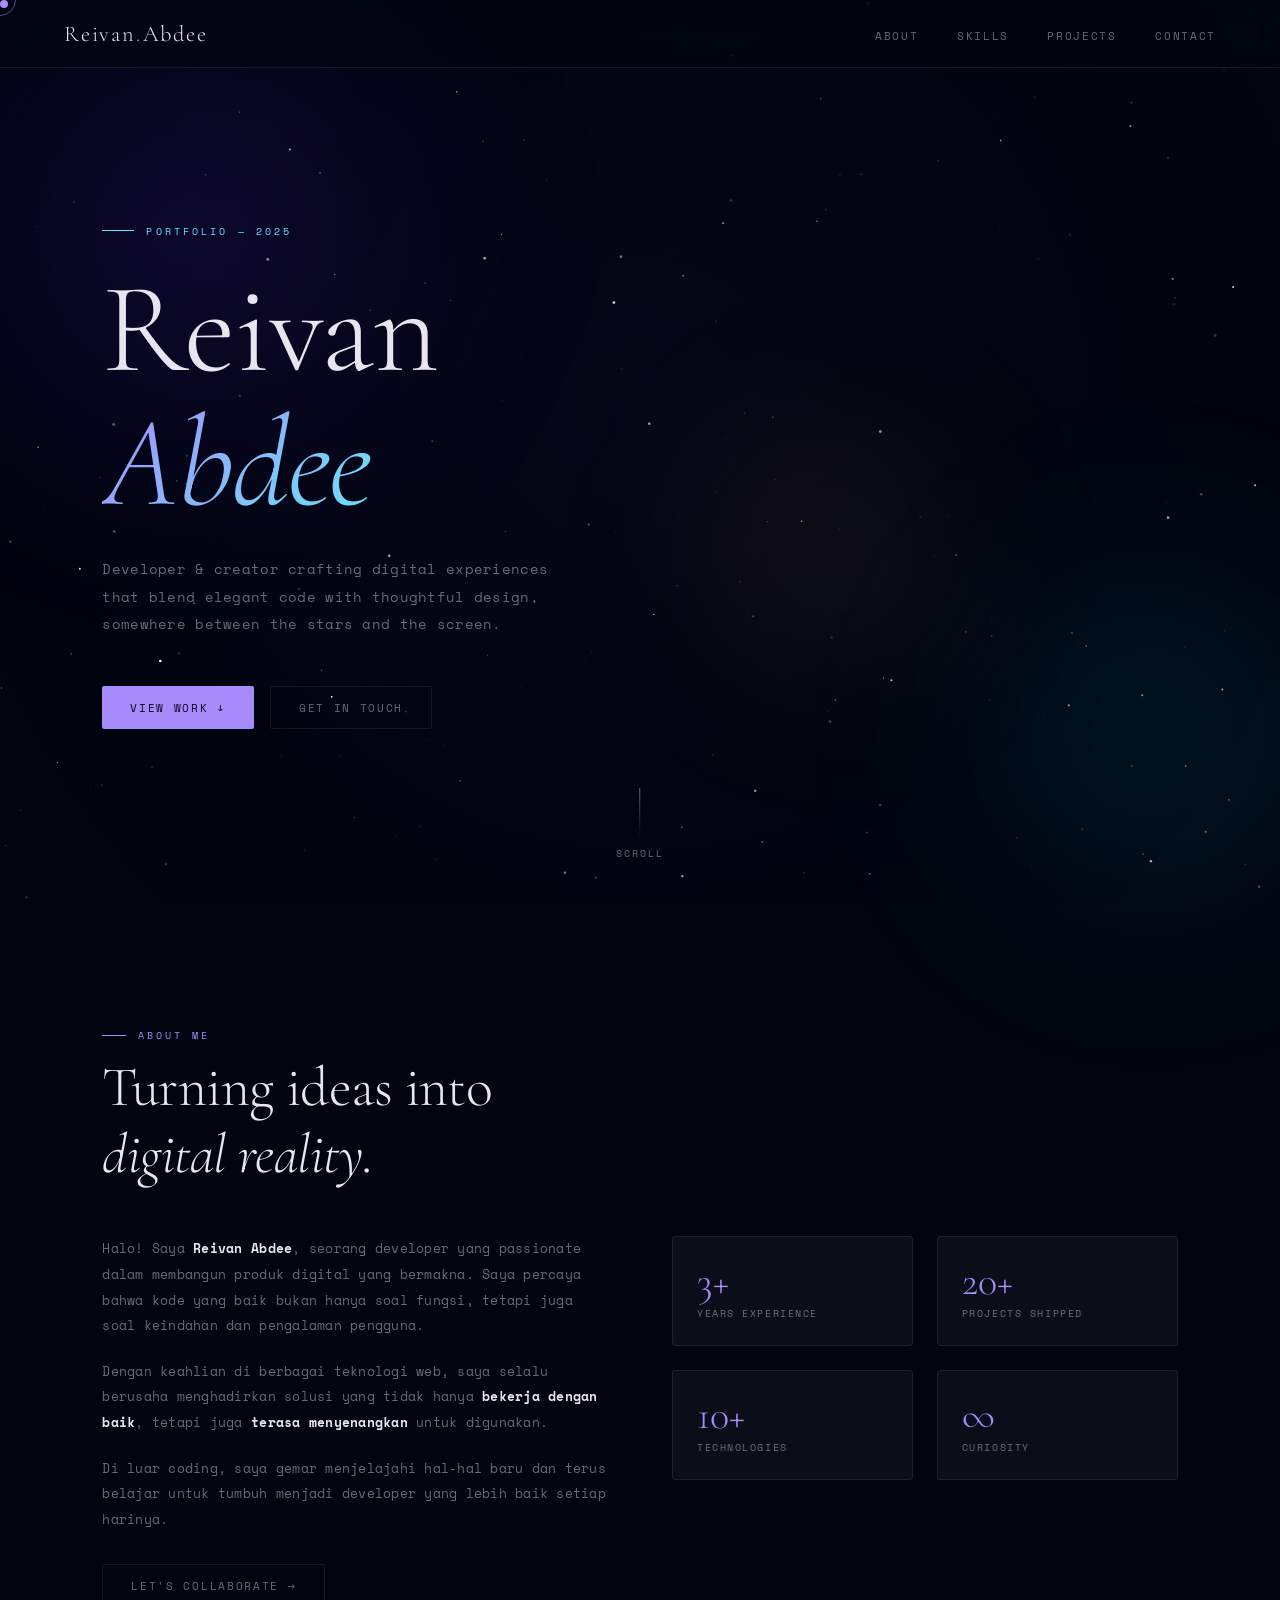
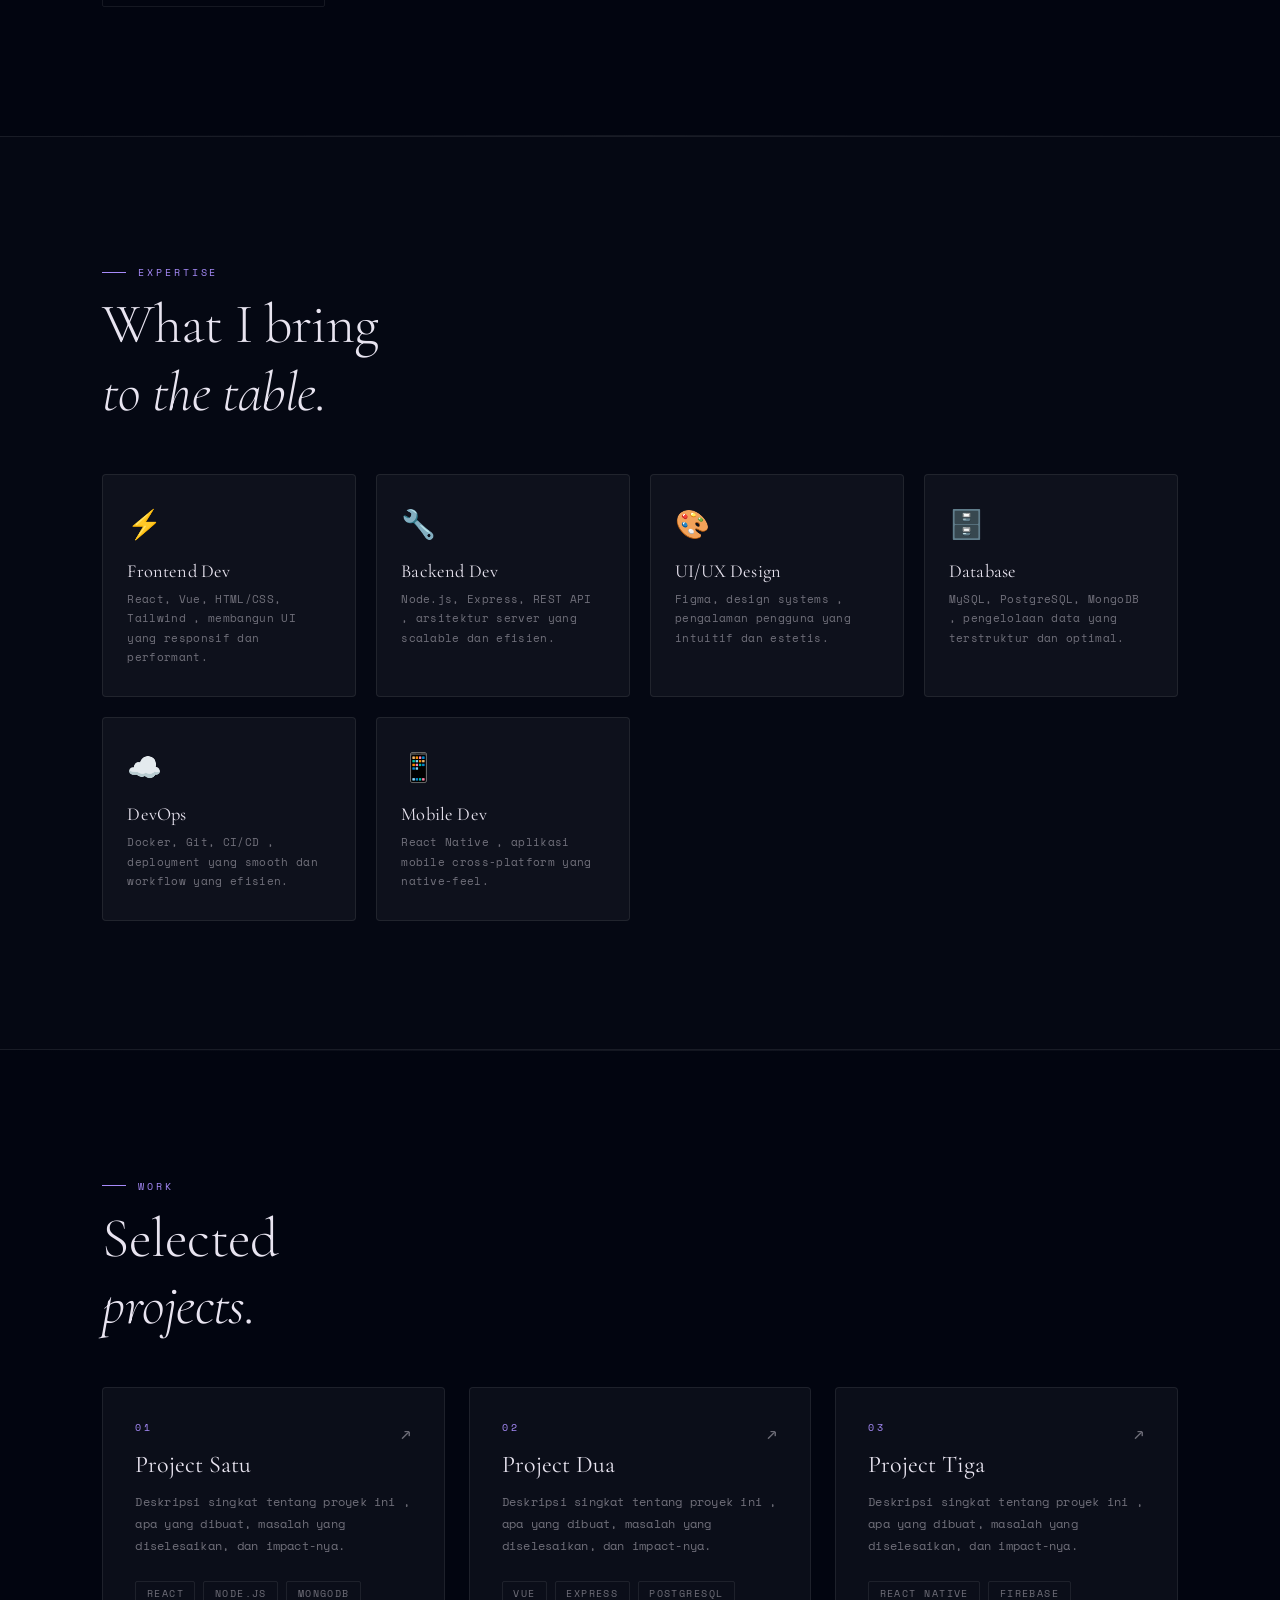
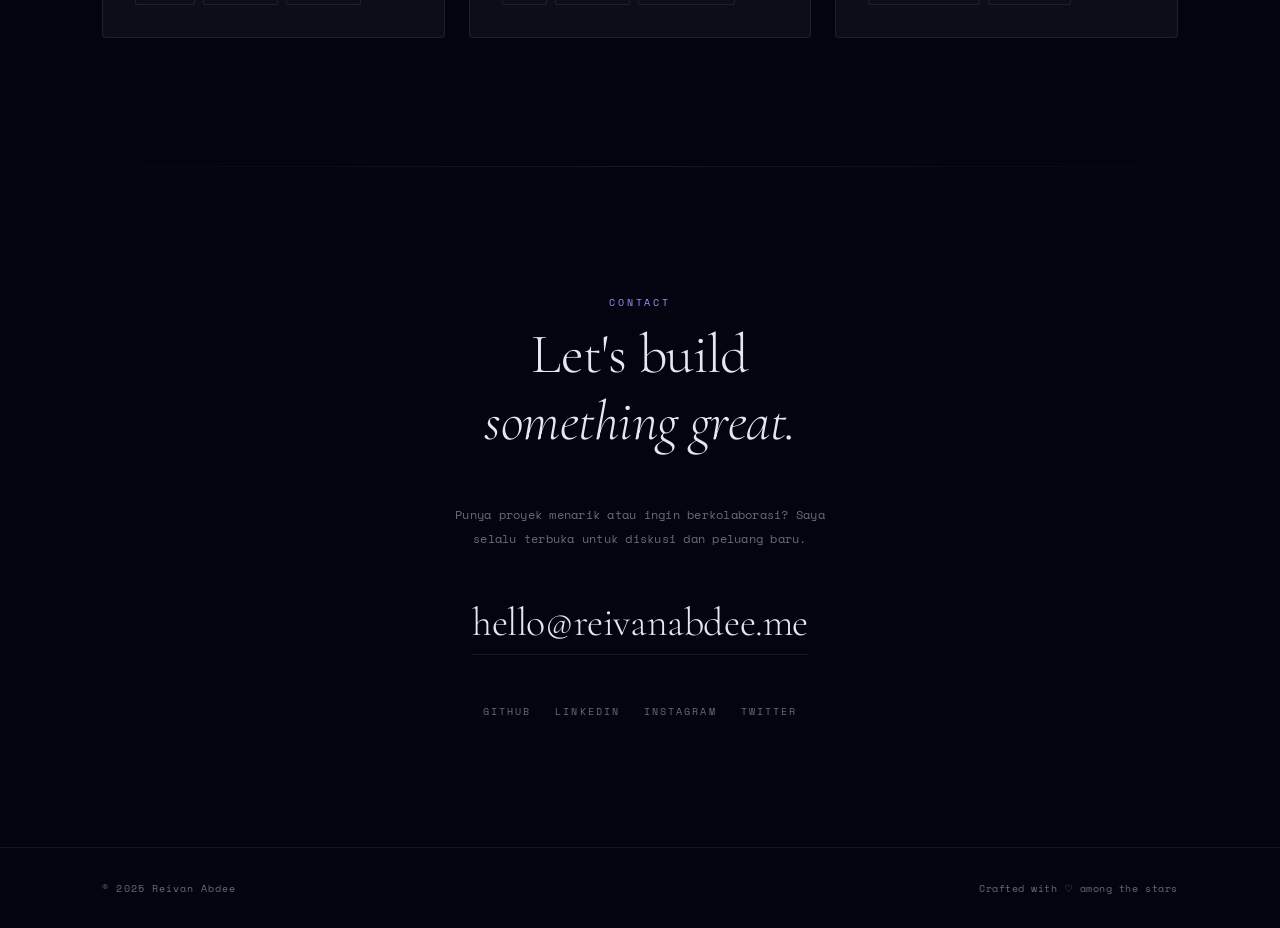
==== commit 1b39ad0f: "Replace root GitHub Pages with space portfolio backup" ====
--- a/index.html
+++ b/index.html
@@ -33,7 +33,6 @@
       overflow-x: hidden;
     }
 
-    /* ───── GALAXY CANVAS ───── */
     #galaxy {
       position: fixed;
       inset: 0;
@@ -41,7 +40,6 @@
       pointer-events: none;
     }
 
-    /* ───── NEBULA LAYERS ───── */
     .nebula {
       position: fixed;
       border-radius: 50%;
@@ -75,10 +73,8 @@
       100% { transform: translate(40px, 30px) scale(1.15); }
     }
 
-    /* ───── LAYOUT ───── */
     .wrap { position: relative; z-index: 1; }
 
-    /* ───── NAV ───── */
     nav {
       position: fixed;
       top: 0; left: 0; right: 0;
@@ -125,7 +121,6 @@
     .nav-links a:hover { color: var(--text); }
     .nav-links a:hover::after { width: 100%; }
 
-    /* ───── HERO ───── */
     #hero {
       min-height: 100vh;
       display: flex;
@@ -220,7 +215,6 @@
       transform: translateY(-2px);
     }
 
-    /* ───── SCROLL INDICATOR ───── */
     .scroll-hint {
       position: absolute;
       bottom: 2.5rem;
@@ -250,7 +244,6 @@
       50%      { opacity: 1;   transform: scaleY(0.6) translateY(10px); }
     }
 
-    /* ───── SECTIONS ───── */
     section {
       padding: clamp(4rem, 10vw, 8rem) clamp(1.5rem, 8vw, 8rem);
     }
@@ -278,7 +271,6 @@
       letter-spacing: -0.01em;
     }
 
-    /* ───── ABOUT ───── */
     #about .about-grid {
       display: grid;
       grid-template-columns: 1fr 1fr;
@@ -327,7 +319,6 @@
       color: var(--muted);
     }
 
-    /* ───── SKILLS ───── */
     #skills {
       background: rgba(255,255,255,0.015);
       border-top: 1px solid var(--border);
@@ -382,7 +373,6 @@
       letter-spacing: 0.03em;
     }
 
-    /* ───── PROJECTS ───── */
     .projects-grid {
       display: grid;
       grid-template-columns: repeat(auto-fit, minmax(min(100%, 300px), 1fr));
@@ -463,7 +453,6 @@
       transform: translate(4px, -4px);
     }
 
-    /* ───── CONTACT ───── */
     #contact {
       text-align: center;
     }
@@ -510,7 +499,6 @@
     }
     .social-link:hover { color: var(--accent2); }
 
-    /* ───── FOOTER ───── */
     footer {
       padding: 2rem clamp(1.5rem, 8vw, 8rem);
       border-top: 1px solid var(--border);
@@ -526,7 +514,6 @@
       z-index: 1;
     }
 
-    /* ───── DIVIDER ───── */
     .divider {
       width: 100%;
       height: 1px;
@@ -534,7 +521,6 @@
       margin: 0;
     }
 
-    /* ───── ANIMATIONS ───── */
     @keyframes fadeUp {
       from { opacity: 0; transform: translateY(20px); }
       to   { opacity: 1; transform: translateY(0); }
@@ -544,13 +530,14 @@
       to   { opacity: 1; }
     }
 
-    /* ───── HAMBURGER (mobile) ───── */
     .hamburger {
       display: none;
       flex-direction: column;
       gap: 5px;
       cursor: pointer;
       padding: 4px;
+      background: transparent;
+      border: 0;
     }
     .hamburger span {
       display: block;
@@ -575,7 +562,6 @@
       .nav-links a { font-size: 0.85rem; }
     }
 
-    /* ───── CURSOR ───── */
     .cursor {
       display: none;
       position: fixed;
@@ -603,7 +589,6 @@
       a, button { cursor: none; }
     }
 
-    /* ───── REVEAL ANIMATION ───── */
     .reveal {
       opacity: 0;
       transform: translateY(30px);
@@ -616,22 +601,14 @@
   </style>
 </head>
 <body>
-
-<!-- Custom cursor -->
 <div class="cursor" id="cursor"></div>
 <div class="cursor-ring" id="cursorRing"></div>
-
-<!-- Nebula background -->
 <div class="nebula nebula-1"></div>
 <div class="nebula nebula-2"></div>
 <div class="nebula nebula-3"></div>
-
-<!-- Galaxy canvas -->
 <canvas id="galaxy"></canvas>
 
 <div class="wrap">
-
-  <!-- NAV -->
   <nav>
     <a href="#hero" class="nav-logo">Reivan<span>.</span>Abdee</a>
     <button class="hamburger" id="burger" aria-label="Menu">
@@ -645,12 +622,11 @@
     </ul>
   </nav>
 
-  <!-- HERO -->
   <section id="hero" style="position:relative;">
     <div class="hero-tag">Portfolio — 2025</div>
     <h1 class="hero-name">Reivan<br /><em>Abdee</em></h1>
     <p class="hero-sub">
-      Developer &amp; creator crafting digital experiences that blend elegant code with thoughtful design — somewhere between the stars and the screen.
+      Developer &amp; creator crafting digital experiences that blend elegant code with thoughtful design, somewhere between the stars and the screen.
     </p>
     <div class="hero-cta">
       <a href="#projects" class="btn btn-primary">View Work ↓</a>
@@ -662,7 +638,6 @@
     </div>
   </section>
 
-  <!-- ABOUT -->
   <section id="about">
     <div class="section-label">About Me</div>
     <h2 class="section-title reveal">Turning ideas into<br /><em style="font-family:'Cormorant Garamond',serif;font-style:italic;">digital reality.</em></h2>
@@ -698,7 +673,6 @@
 
   <div class="divider"></div>
 
-  <!-- SKILLS -->
   <section id="skills">
     <div class="section-label">Expertise</div>
     <h2 class="section-title reveal">What I bring<br /><em style="font-family:'Cormorant Garamond',serif;font-style:italic;">to the table.</em></h2>
@@ -706,39 +680,38 @@
       <div class="skill-card reveal">
         <span class="skill-icon">⚡</span>
         <div class="skill-name">Frontend Dev</div>
-        <div class="skill-desc">React, Vue, HTML/CSS, Tailwind — membangun UI yang responsif dan performant.</div>
+        <div class="skill-desc">React, Vue, HTML/CSS, Tailwind , membangun UI yang responsif dan performant.</div>
       </div>
       <div class="skill-card reveal" style="transition-delay:0.1s">
         <span class="skill-icon">🔧</span>
         <div class="skill-name">Backend Dev</div>
-        <div class="skill-desc">Node.js, Express, REST API — arsitektur server yang scalable dan efisien.</div>
+        <div class="skill-desc">Node.js, Express, REST API , arsitektur server yang scalable dan efisien.</div>
       </div>
       <div class="skill-card reveal" style="transition-delay:0.2s">
         <span class="skill-icon">🎨</span>
         <div class="skill-name">UI/UX Design</div>
-        <div class="skill-desc">Figma, design systems — pengalaman pengguna yang intuitif dan estetis.</div>
+        <div class="skill-desc">Figma, design systems , pengalaman pengguna yang intuitif dan estetis.</div>
       </div>
       <div class="skill-card reveal" style="transition-delay:0.3s">
         <span class="skill-icon">🗄️</span>
         <div class="skill-name">Database</div>
-        <div class="skill-desc">MySQL, PostgreSQL, MongoDB — pengelolaan data yang terstruktur dan optimal.</div>
+        <div class="skill-desc">MySQL, PostgreSQL, MongoDB , pengelolaan data yang terstruktur dan optimal.</div>
       </div>
       <div class="skill-card reveal" style="transition-delay:0.4s">
         <span class="skill-icon">☁️</span>
         <div class="skill-name">DevOps</div>
-        <div class="skill-desc">Docker, Git, CI/CD — deployment yang smooth dan workflow yang efisien.</div>
+        <div class="skill-desc">Docker, Git, CI/CD , deployment yang smooth dan workflow yang efisien.</div>
       </div>
       <div class="skill-card reveal" style="transition-delay:0.5s">
         <span class="skill-icon">📱</span>
         <div class="skill-name">Mobile Dev</div>
-        <div class="skill-desc">React Native — aplikasi mobile cross-platform yang native-feel.</div>
+        <div class="skill-desc">React Native , aplikasi mobile cross-platform yang native-feel.</div>
       </div>
     </div>
   </section>
 
   <div class="divider"></div>
 
-  <!-- PROJECTS -->
   <section id="projects">
     <div class="section-label">Work</div>
     <h2 class="section-title reveal">Selected<br /><em style="font-family:'Cormorant Garamond',serif;font-style:italic;">projects.</em></h2>
@@ -748,7 +721,7 @@
         <div class="project-arrow">↗</div>
         <div class="project-num">01</div>
         <div class="project-title">Project Satu</div>
-        <div class="project-desc">Deskripsi singkat tentang proyek ini — apa yang dibuat, masalah yang diselesaikan, dan impact-nya.</div>
+        <div class="project-desc">Deskripsi singkat tentang proyek ini , apa yang dibuat, masalah yang diselesaikan, dan impact-nya.</div>
         <div class="project-tags">
           <span class="tag">React</span>
           <span class="tag">Node.js</span>
@@ -760,7 +733,7 @@
         <div class="project-arrow">↗</div>
         <div class="project-num">02</div>
         <div class="project-title">Project Dua</div>
-        <div class="project-desc">Deskripsi singkat tentang proyek ini — apa yang dibuat, masalah yang diselesaikan, dan impact-nya.</div>
+        <div class="project-desc">Deskripsi singkat tentang proyek ini , apa yang dibuat, masalah yang diselesaikan, dan impact-nya.</div>
         <div class="project-tags">
           <span class="tag">Vue</span>
           <span class="tag">Express</span>
@@ -772,7 +745,7 @@
         <div class="project-arrow">↗</div>
         <div class="project-num">03</div>
         <div class="project-title">Project Tiga</div>
-        <div class="project-desc">Deskripsi singkat tentang proyek ini — apa yang dibuat, masalah yang diselesaikan, dan impact-nya.</div>
+        <div class="project-desc">Deskripsi singkat tentang proyek ini , apa yang dibuat, masalah yang diselesaikan, dan impact-nya.</div>
         <div class="project-tags">
           <span class="tag">React Native</span>
           <span class="tag">Firebase</span>
@@ -783,7 +756,6 @@
 
   <div class="divider"></div>
 
-  <!-- CONTACT -->
   <section id="contact">
     <div class="section-label">Contact</div>
     <h2 class="section-title reveal">Let's build<br /><em style="font-family:'Cormorant Garamond',serif;font-style:italic;">something great.</em></h2>
@@ -801,11 +773,9 @@
     <span>© 2025 Reivan Abdee</span>
     <span style="letter-spacing:0.05em;">Crafted with ♡ among the stars</span>
   </footer>
-
-</div><!-- /wrap -->
+</div>
 
 <script>
-/* ─── GALAXY / STARS / FALLING STARS ─── */
 (function() {
   const canvas = document.getElementById('galaxy');
   const ctx = canvas.getContext('2d');
@@ -822,7 +792,6 @@
     initStars();
   }
 
-  /* Static stars */
   function initStars() {
     stars = [];
     const count = Math.floor((W * H) / 4000);
@@ -840,9 +809,8 @@
     }
   }
 
-  /* Shooting stars */
   function spawnShooter() {
-    const angle = (Math.random() * 30 + 20) * Math.PI / 180; // 20–50deg
+    const angle = (Math.random() * 30 + 20) * Math.PI / 180;
     const speed = Math.random() * 8 + 6;
     shooters.push({
       x: Math.random() * W * 0.8,
@@ -863,7 +831,6 @@
     ctx.clearRect(0, 0, W, H);
     frameCount++;
 
-    /* Milky way smear */
     const cx = W * 0.5, cy = H * 0.45;
     const grd = ctx.createRadialGradient(cx, cy, 0, cx, cy, W * 0.55);
     grd.addColorStop(0, 'rgba(80,40,140,0.07)');
@@ -872,7 +839,6 @@
     ctx.fillStyle = grd;
     ctx.fillRect(0, 0, W, H);
 
-    /* Static stars */
     for (const s of stars) {
       s.phase += s.speed;
       const alpha = s.a * (0.5 + 0.5 * Math.sin(s.phase));
@@ -886,11 +852,9 @@
       ctx.fill();
     }
 
-    /* Spawn shooting stars randomly */
     if (frameCount % 90 === 0 && Math.random() < 0.6) spawnShooter();
-    if (frameCount % 200 === 0 && Math.random() < 0.4) spawnShooter(); // occasional burst
-
-    /* Draw shooting stars */
+    if (frameCount % 200 === 0 && Math.random() < 0.4) spawnShooter();
+
     for (let i = shooters.length - 1; i >= 0; i--) {
       const s = shooters[i];
       s.trail.push({ x: s.x, y: s.y });
@@ -920,7 +884,6 @@
         ctx.stroke();
       }
 
-      /* Head glow */
       const headGlow = ctx.createRadialGradient(s.x, s.y, 0, s.x, s.y, 6);
       headGlow.addColorStop(0, `rgba(240,220,255,${s.alpha})`);
       headGlow.addColorStop(1, `rgba(167,139,250,0)`);
@@ -942,7 +905,6 @@
   draw();
 })();
 
-/* ─── CURSOR ─── */
 (function() {
   const cursor = document.getElementById('cursor');
   const ring = document.getElementById('cursorRing');
@@ -975,7 +937,6 @@
   });
 })();
 
-/* ─── SCROLL REVEAL ─── */
 (function() {
   const obs = new IntersectionObserver((entries) => {
     entries.forEach(e => {
@@ -989,7 +950,6 @@
   document.querySelectorAll('.reveal').forEach(el => obs.observe(el));
 })();
 
-/* ─── MOBILE NAV ─── */
 (function() {
   const burger = document.getElementById('burger');
   const nav = document.getElementById('navLinks');
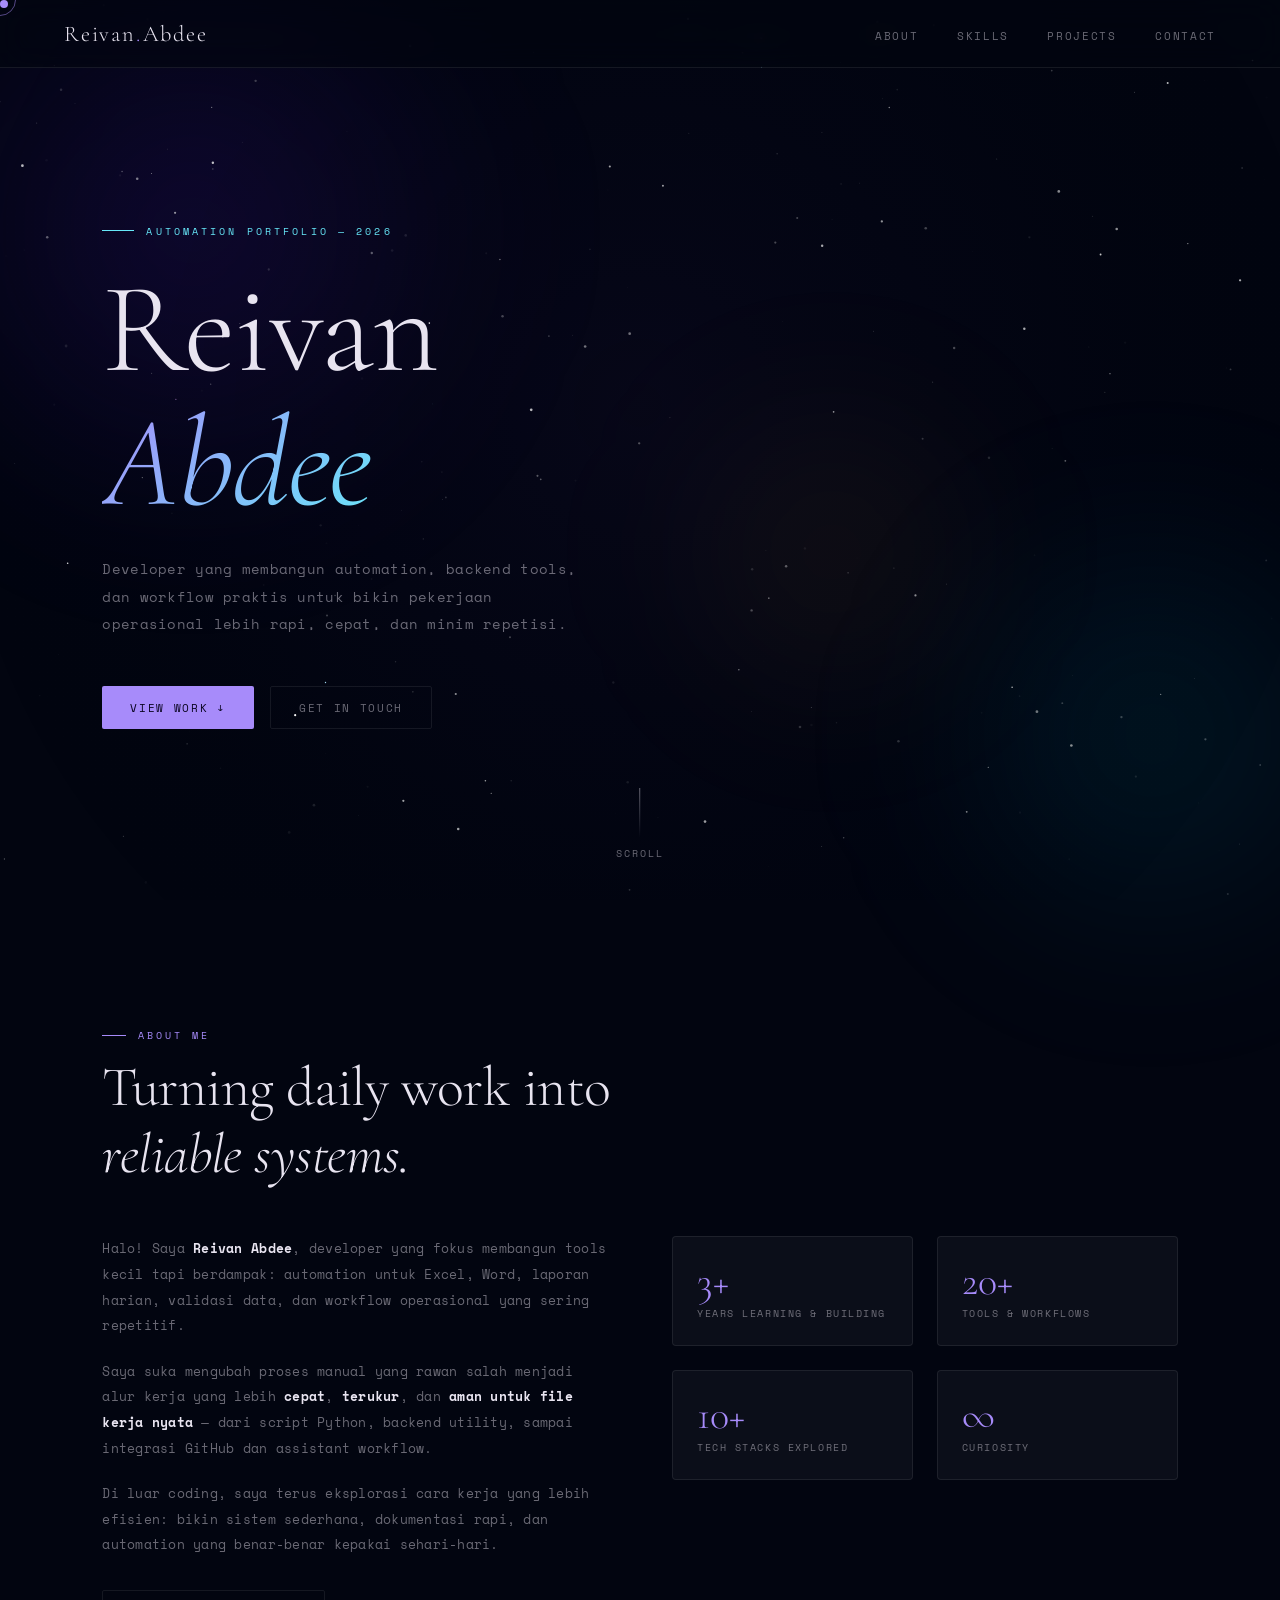
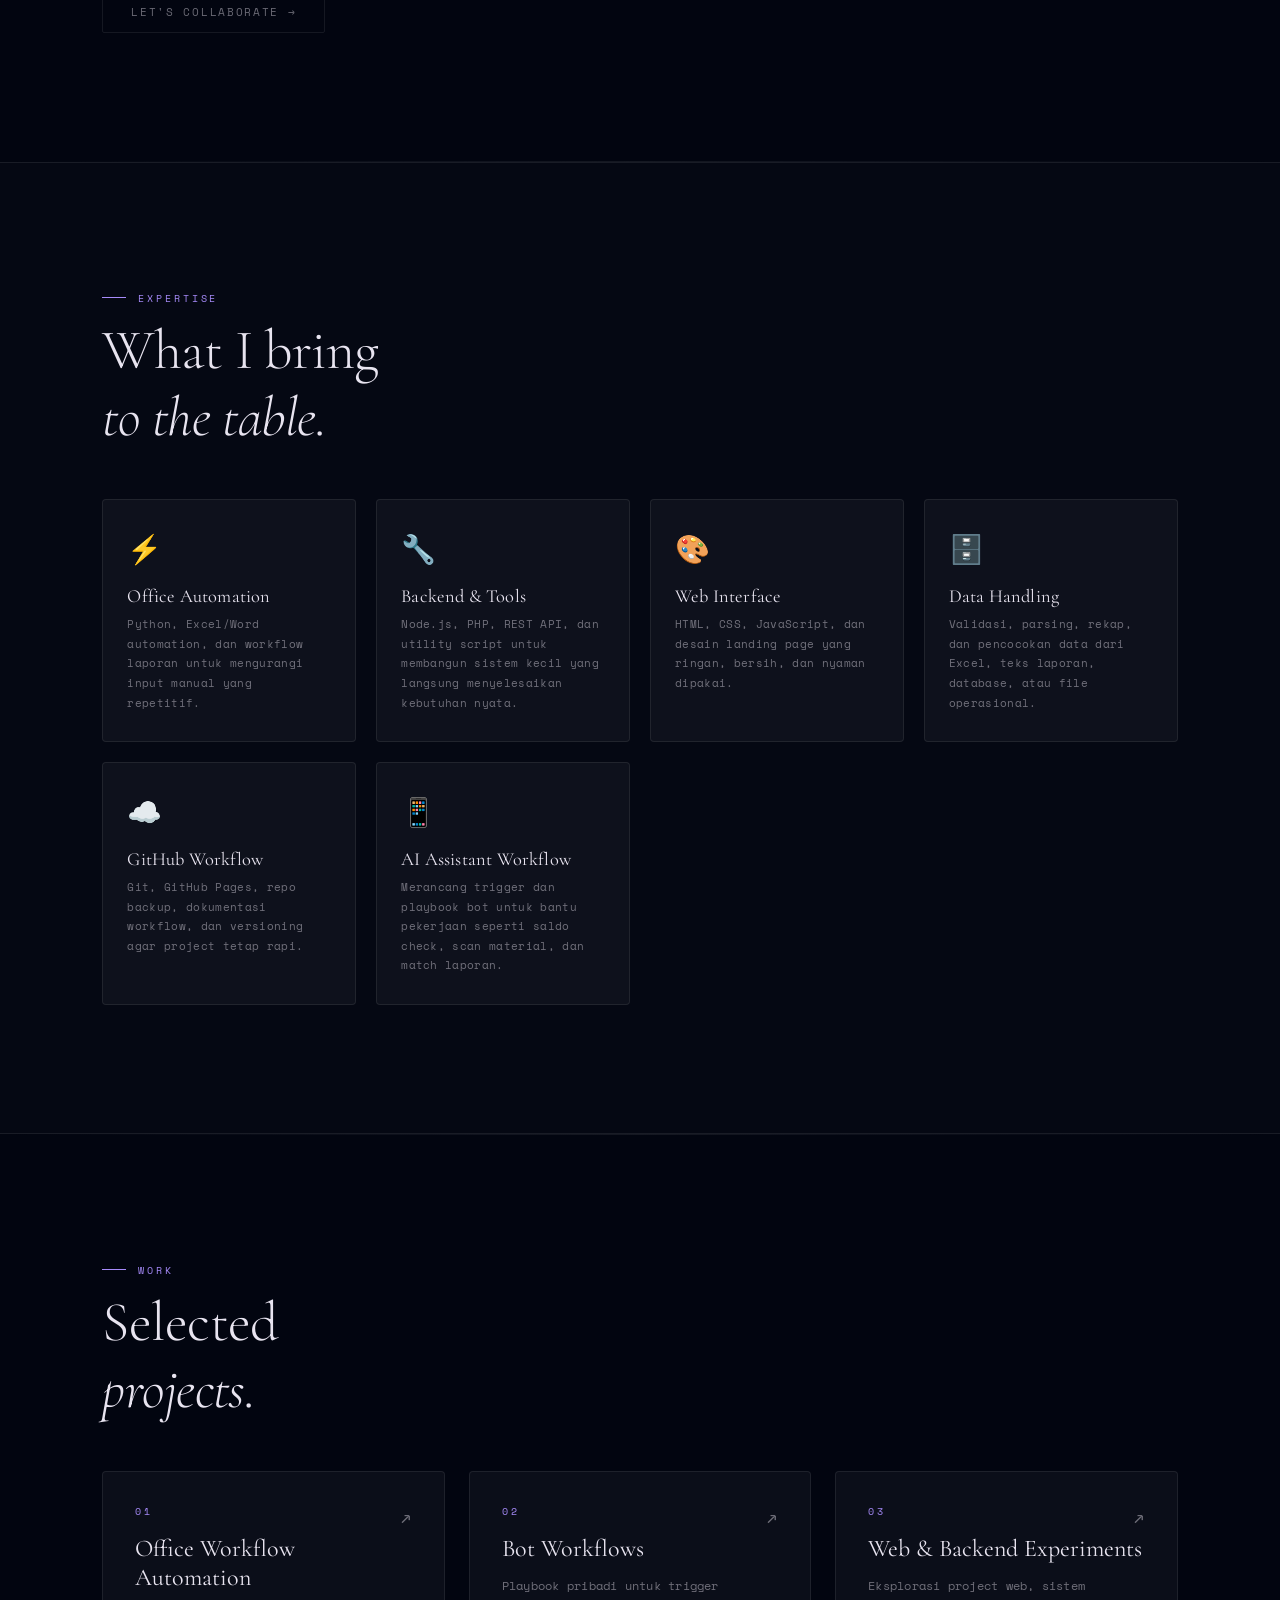
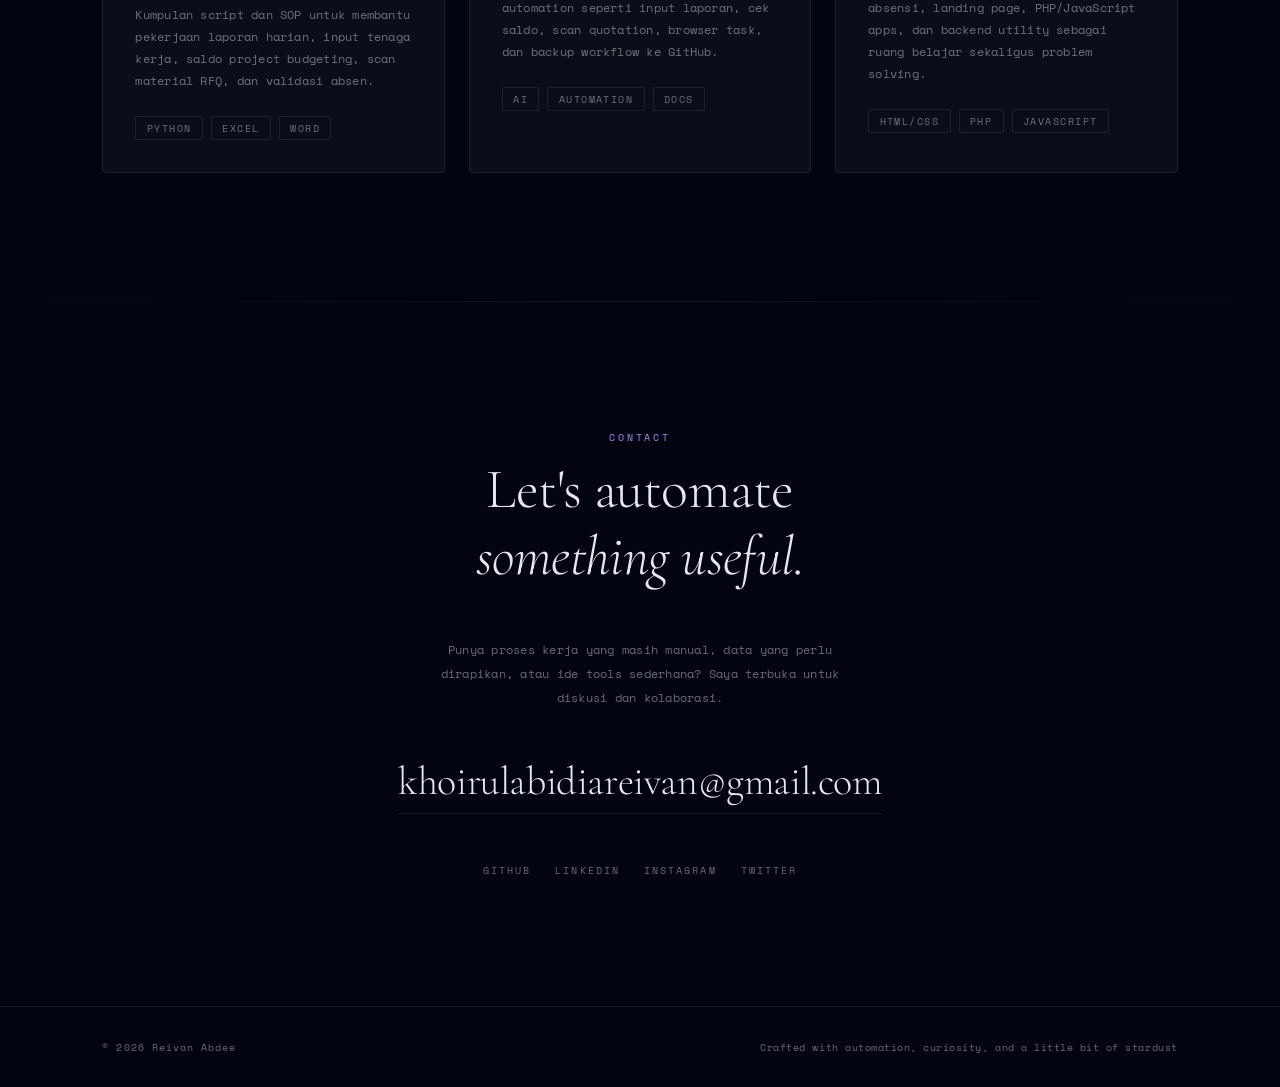
==== commit 5db11de2: "Update portfolio copy and contact links" ====
--- a/index.html
+++ b/index.html
@@ -3,7 +3,7 @@
 <head>
   <meta charset="UTF-8" />
   <meta name="viewport" content="width=device-width, initial-scale=1.0" />
-  <title>Reivan Abdee — Portfolio</title>
+  <title>Reivan Abdee — Automation Portfolio</title>
   <link rel="preconnect" href="https://fonts.googleapis.com" />
   <link rel="preconnect" href="https://fonts.gstatic.com" crossorigin />
   <link href="https://fonts.googleapis.com/css2?family=Cormorant+Garamond:ital,wght@0,300;0,400;0,600;1,300;1,400&family=Space+Mono:wght@400;700&display=swap" rel="stylesheet" />
@@ -623,10 +623,10 @@
   </nav>
 
   <section id="hero" style="position:relative;">
-    <div class="hero-tag">Portfolio — 2025</div>
+    <div class="hero-tag">Automation Portfolio — 2026</div>
     <h1 class="hero-name">Reivan<br /><em>Abdee</em></h1>
     <p class="hero-sub">
-      Developer &amp; creator crafting digital experiences that blend elegant code with thoughtful design, somewhere between the stars and the screen.
+      Developer yang membangun automation, backend tools, dan workflow praktis untuk bikin pekerjaan operasional lebih rapi, cepat, dan minim repetisi.
     </p>
     <div class="hero-cta">
       <a href="#projects" class="btn btn-primary">View Work ↓</a>
@@ -640,12 +640,12 @@
 
   <section id="about">
     <div class="section-label">About Me</div>
-    <h2 class="section-title reveal">Turning ideas into<br /><em style="font-family:'Cormorant Garamond',serif;font-style:italic;">digital reality.</em></h2>
+    <h2 class="section-title reveal">Turning daily work into<br /><em style="font-family:'Cormorant Garamond',serif;font-style:italic;">reliable systems.</em></h2>
     <div class="about-grid">
       <div class="about-text reveal">
-        <p>Halo! Saya <strong>Reivan Abdee</strong>, seorang developer yang passionate dalam membangun produk digital yang bermakna. Saya percaya bahwa kode yang baik bukan hanya soal fungsi, tetapi juga soal keindahan dan pengalaman pengguna.</p>
-        <p>Dengan keahlian di berbagai teknologi web, saya selalu berusaha menghadirkan solusi yang tidak hanya <strong>bekerja dengan baik</strong>, tetapi juga <strong>terasa menyenangkan</strong> untuk digunakan.</p>
-        <p>Di luar coding, saya gemar menjelajahi hal-hal baru dan terus belajar untuk tumbuh menjadi developer yang lebih baik setiap harinya.</p>
+        <p>Halo! Saya <strong>Reivan Abdee</strong>, developer yang fokus membangun tools kecil tapi berdampak: automation untuk Excel, Word, laporan harian, validasi data, dan workflow operasional yang sering repetitif.</p>
+        <p>Saya suka mengubah proses manual yang rawan salah menjadi alur kerja yang lebih <strong>cepat</strong>, <strong>terukur</strong>, dan <strong>aman untuk file kerja nyata</strong> — dari script Python, backend utility, sampai integrasi GitHub dan assistant workflow.</p>
+        <p>Di luar coding, saya terus eksplorasi cara kerja yang lebih efisien: bikin sistem sederhana, dokumentasi rapi, dan automation yang benar-benar kepakai sehari-hari.</p>
         <div style="margin-top:2rem;">
           <a href="#contact" class="btn btn-outline">Let's Collaborate →</a>
         </div>
@@ -653,15 +653,15 @@
       <div class="stat-grid reveal">
         <div class="stat-card">
           <div class="stat-num">3+</div>
-          <div class="stat-label">Years Experience</div>
+          <div class="stat-label">Years Learning & Building</div>
         </div>
         <div class="stat-card">
           <div class="stat-num">20+</div>
-          <div class="stat-label">Projects Shipped</div>
+          <div class="stat-label">Tools & Workflows</div>
         </div>
         <div class="stat-card">
           <div class="stat-num">10+</div>
-          <div class="stat-label">Technologies</div>
+          <div class="stat-label">Tech Stacks Explored</div>
         </div>
         <div class="stat-card">
           <div class="stat-num">∞</div>
@@ -679,33 +679,33 @@
     <div class="skills-grid">
       <div class="skill-card reveal">
         <span class="skill-icon">⚡</span>
-        <div class="skill-name">Frontend Dev</div>
-        <div class="skill-desc">React, Vue, HTML/CSS, Tailwind , membangun UI yang responsif dan performant.</div>
+        <div class="skill-name">Office Automation</div>
+        <div class="skill-desc">Python, Excel/Word automation, dan workflow laporan untuk mengurangi input manual yang repetitif.</div>
       </div>
       <div class="skill-card reveal" style="transition-delay:0.1s">
         <span class="skill-icon">🔧</span>
-        <div class="skill-name">Backend Dev</div>
-        <div class="skill-desc">Node.js, Express, REST API , arsitektur server yang scalable dan efisien.</div>
+        <div class="skill-name">Backend & Tools</div>
+        <div class="skill-desc">Node.js, PHP, REST API, dan utility script untuk membangun sistem kecil yang langsung menyelesaikan kebutuhan nyata.</div>
       </div>
       <div class="skill-card reveal" style="transition-delay:0.2s">
         <span class="skill-icon">🎨</span>
-        <div class="skill-name">UI/UX Design</div>
-        <div class="skill-desc">Figma, design systems , pengalaman pengguna yang intuitif dan estetis.</div>
+        <div class="skill-name">Web Interface</div>
+        <div class="skill-desc">HTML, CSS, JavaScript, dan desain landing page yang ringan, bersih, dan nyaman dipakai.</div>
       </div>
       <div class="skill-card reveal" style="transition-delay:0.3s">
         <span class="skill-icon">🗄️</span>
-        <div class="skill-name">Database</div>
-        <div class="skill-desc">MySQL, PostgreSQL, MongoDB , pengelolaan data yang terstruktur dan optimal.</div>
+        <div class="skill-name">Data Handling</div>
+        <div class="skill-desc">Validasi, parsing, rekap, dan pencocokan data dari Excel, teks laporan, database, atau file operasional.</div>
       </div>
       <div class="skill-card reveal" style="transition-delay:0.4s">
         <span class="skill-icon">☁️</span>
-        <div class="skill-name">DevOps</div>
-        <div class="skill-desc">Docker, Git, CI/CD , deployment yang smooth dan workflow yang efisien.</div>
+        <div class="skill-name">GitHub Workflow</div>
+        <div class="skill-desc">Git, GitHub Pages, repo backup, dokumentasi workflow, dan versioning agar project tetap rapi.</div>
       </div>
       <div class="skill-card reveal" style="transition-delay:0.5s">
         <span class="skill-icon">📱</span>
-        <div class="skill-name">Mobile Dev</div>
-        <div class="skill-desc">React Native , aplikasi mobile cross-platform yang native-feel.</div>
+        <div class="skill-name">AI Assistant Workflow</div>
+        <div class="skill-desc">Merancang trigger dan playbook bot untuk bantu pekerjaan seperti saldo check, scan material, dan match laporan.</div>
       </div>
     </div>
   </section>
@@ -720,35 +720,36 @@
         <div class="glow-bg"></div>
         <div class="project-arrow">↗</div>
         <div class="project-num">01</div>
-        <div class="project-title">Project Satu</div>
-        <div class="project-desc">Deskripsi singkat tentang proyek ini , apa yang dibuat, masalah yang diselesaikan, dan impact-nya.</div>
+        <div class="project-title">Office Workflow Automation</div>
+        <div class="project-desc">Kumpulan script dan SOP untuk membantu pekerjaan laporan harian, input tenaga kerja, saldo project budgeting, scan material RFQ, dan validasi absen.</div>
         <div class="project-tags">
-          <span class="tag">React</span>
-          <span class="tag">Node.js</span>
-          <span class="tag">MongoDB</span>
+          <span class="tag">Python</span>
+          <span class="tag">Excel</span>
+          <span class="tag">Word</span>
         </div>
       </a>
       <a href="#" class="project-card reveal" style="transition-delay:0.1s">
         <div class="glow-bg"></div>
         <div class="project-arrow">↗</div>
         <div class="project-num">02</div>
-        <div class="project-title">Project Dua</div>
-        <div class="project-desc">Deskripsi singkat tentang proyek ini , apa yang dibuat, masalah yang diselesaikan, dan impact-nya.</div>
+        <div class="project-title">Bot Workflows</div>
+        <div class="project-desc">Playbook pribadi untuk trigger automation seperti input laporan, cek saldo, scan quotation, browser task, dan backup workflow ke GitHub.</div>
         <div class="project-tags">
-          <span class="tag">Vue</span>
-          <span class="tag">Express</span>
-          <span class="tag">PostgreSQL</span>
+          <span class="tag">AI</span>
+          <span class="tag">Automation</span>
+          <span class="tag">Docs</span>
         </div>
       </a>
       <a href="#" class="project-card reveal" style="transition-delay:0.2s">
         <div class="glow-bg"></div>
         <div class="project-arrow">↗</div>
         <div class="project-num">03</div>
-        <div class="project-title">Project Tiga</div>
-        <div class="project-desc">Deskripsi singkat tentang proyek ini , apa yang dibuat, masalah yang diselesaikan, dan impact-nya.</div>
+        <div class="project-title">Web & Backend Experiments</div>
+        <div class="project-desc">Eksplorasi project web, sistem absensi, landing page, PHP/JavaScript apps, dan backend utility sebagai ruang belajar sekaligus problem solving.</div>
         <div class="project-tags">
-          <span class="tag">React Native</span>
-          <span class="tag">Firebase</span>
+          <span class="tag">HTML/CSS</span>
+          <span class="tag">PHP</span>
+          <span class="tag">JavaScript</span>
         </div>
       </a>
     </div>
@@ -758,20 +759,20 @@
 
   <section id="contact">
     <div class="section-label">Contact</div>
-    <h2 class="section-title reveal">Let's build<br /><em style="font-family:'Cormorant Garamond',serif;font-style:italic;">something great.</em></h2>
-    <p class="contact-sub reveal">Punya proyek menarik atau ingin berkolaborasi? Saya selalu terbuka untuk diskusi dan peluang baru.</p>
-    <a href="mailto:hello@reivanabdee.me" class="contact-email reveal">hello@reivanabdee.me</a>
+    <h2 class="section-title reveal">Let's automate<br /><em style="font-family:'Cormorant Garamond',serif;font-style:italic;">something useful.</em></h2>
+    <p class="contact-sub reveal">Punya proses kerja yang masih manual, data yang perlu dirapikan, atau ide tools sederhana? Saya terbuka untuk diskusi dan kolaborasi.</p>
+    <a href="mailto:khoirulabidiareivan@gmail.com" class="contact-email reveal">khoirulabidiareivan@gmail.com</a>
     <div class="social-links reveal">
-      <a href="#" class="social-link">GitHub</a>
-      <a href="#" class="social-link">LinkedIn</a>
-      <a href="#" class="social-link">Instagram</a>
-      <a href="#" class="social-link">Twitter</a>
+      <a href="https://github.com/reivanabdee" class="social-link">GitHub</a>
+      <a href="https://www.linkedin.com/in/khoirul-abidia-reivan-693891159/" class="social-link">LinkedIn</a>
+      <a href="https://instagram.com/reivanabdee" class="social-link">Instagram</a>
+      <a href="https://x.com/reivanabdee" class="social-link">Twitter</a>
     </div>
   </section>
 
   <footer>
-    <span>© 2025 Reivan Abdee</span>
-    <span style="letter-spacing:0.05em;">Crafted with ♡ among the stars</span>
+    <span>© 2026 Reivan Abdee</span>
+    <span style="letter-spacing:0.05em;">Crafted with automation, curiosity, and a little bit of stardust</span>
   </footer>
 </div>
 
